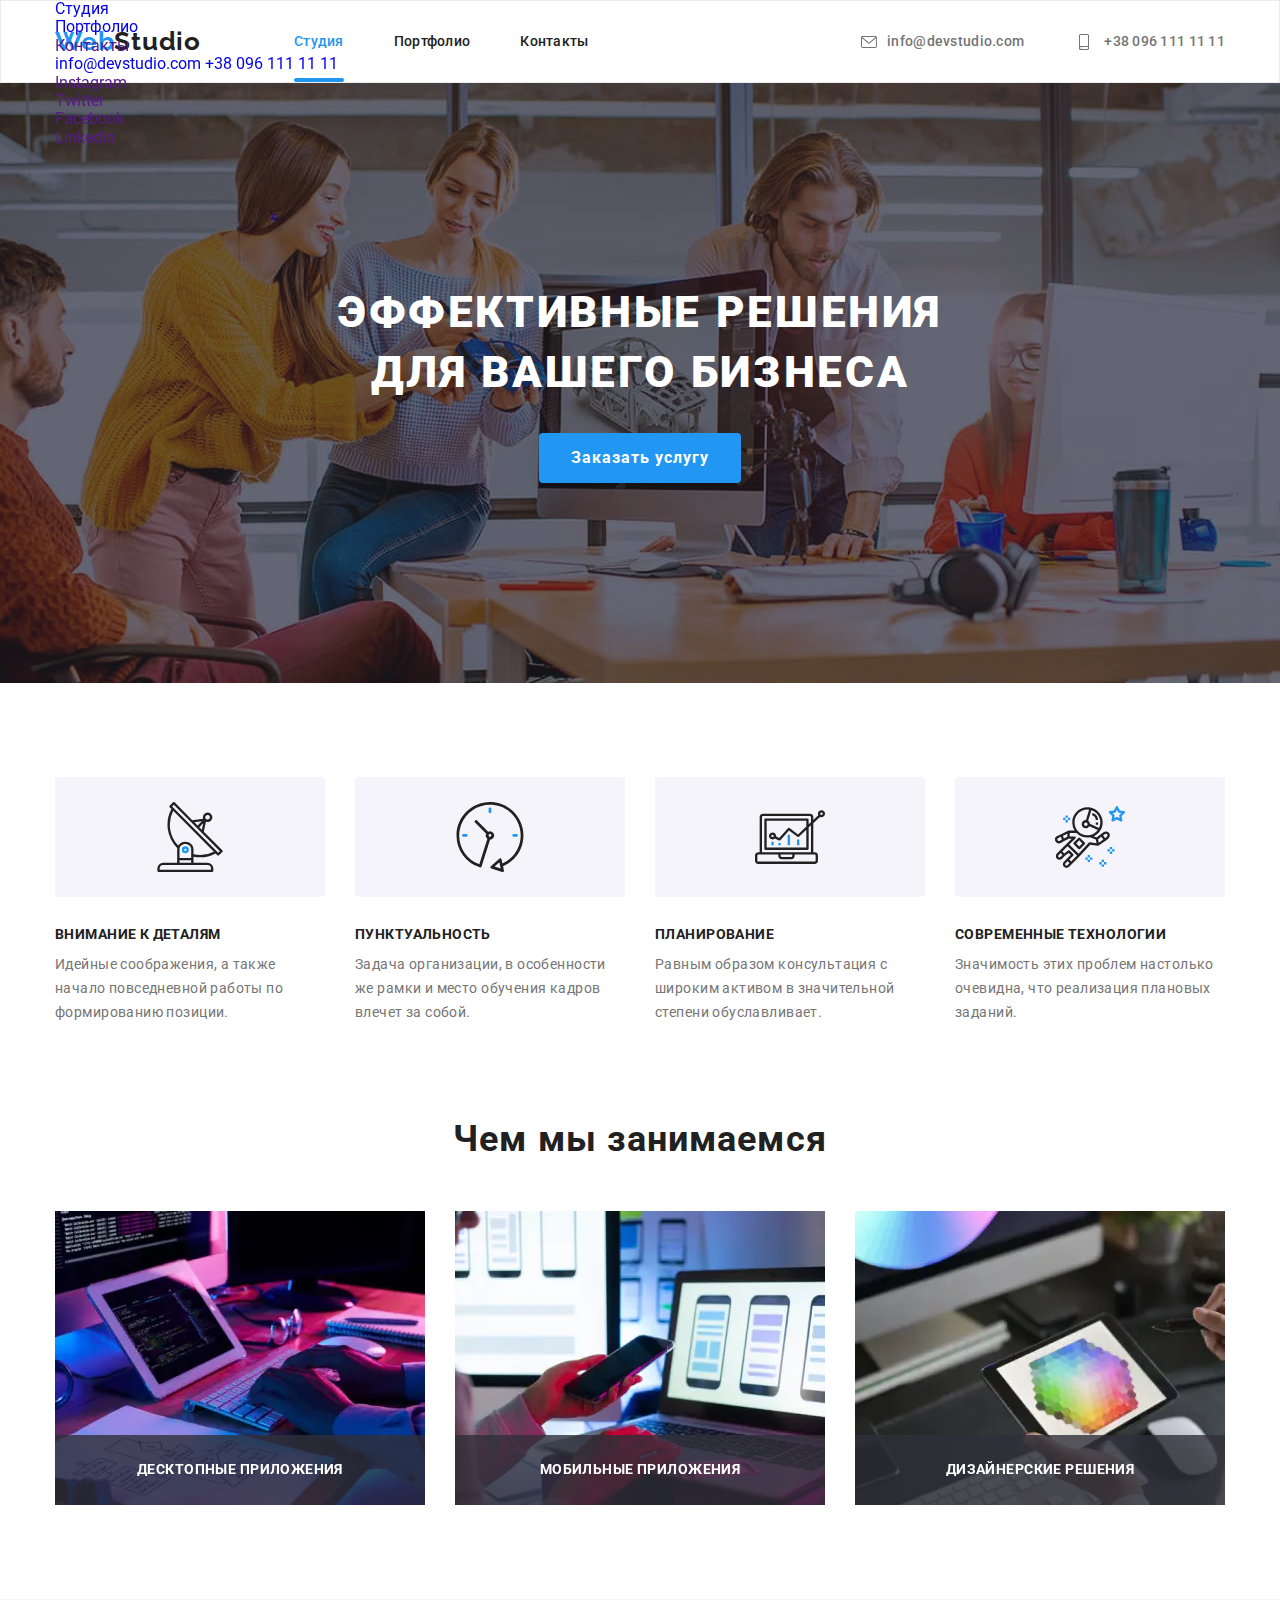
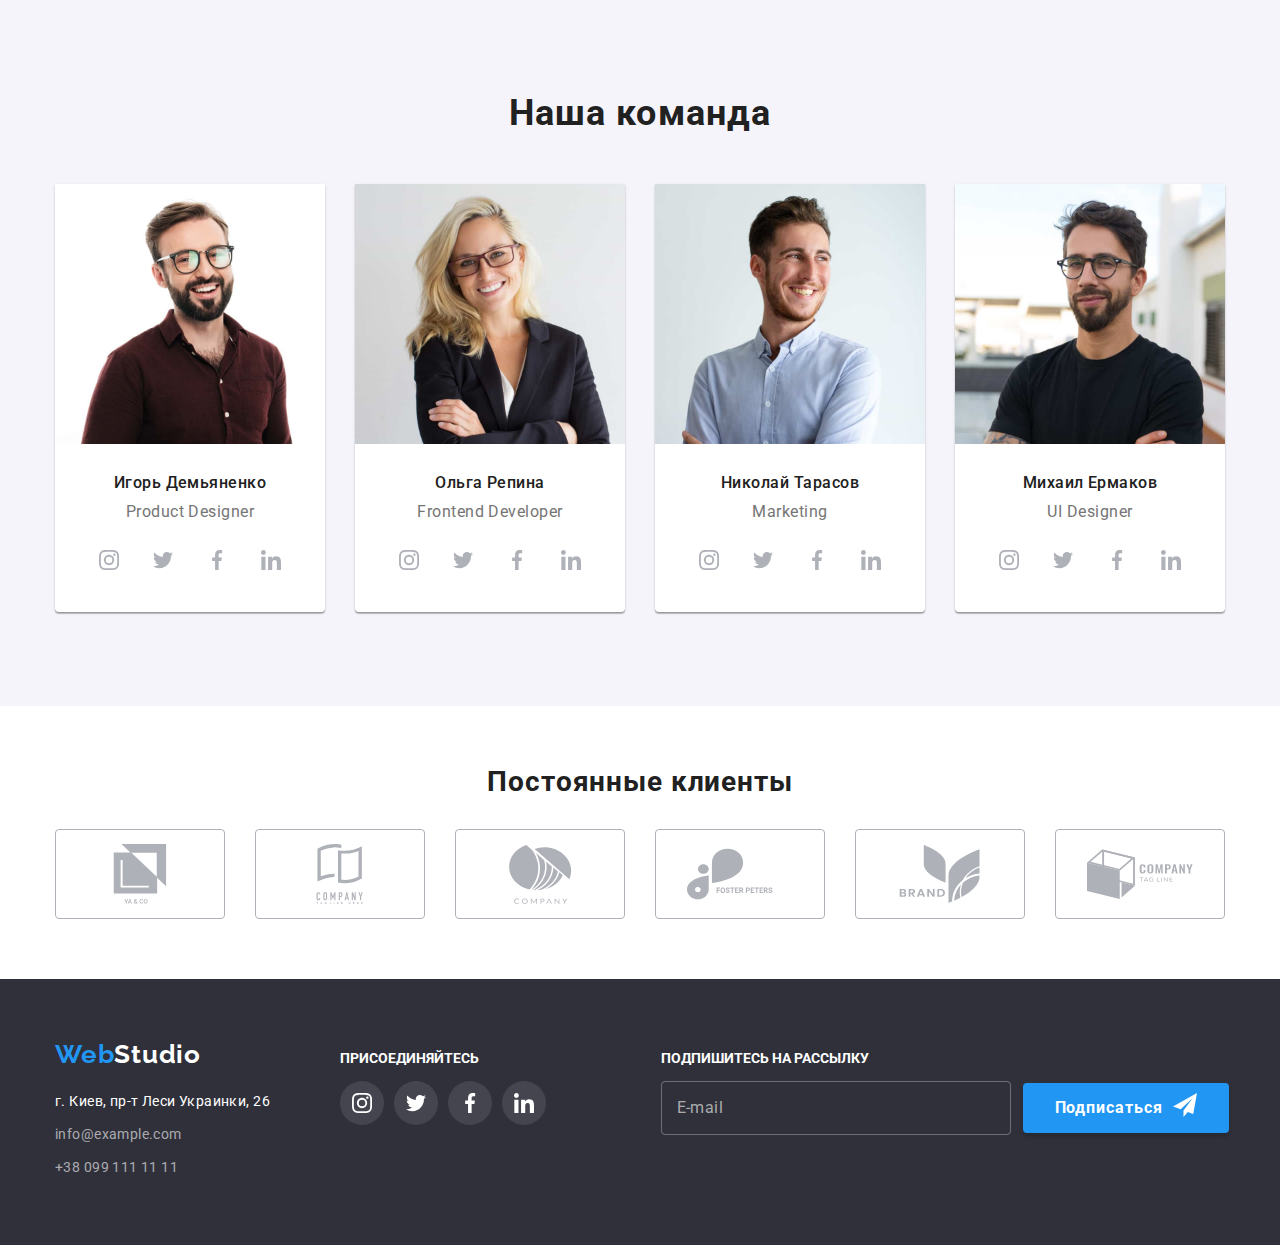
==== index.html @ 1bb11bcc "finished 7 sections of 9" ====
<!DOCTYPE html>
<html lang="ru">

<head>
    <meta charset="UTF-8">
    <meta http-equiv="X-UA-Compatible" content="IE=edge">
    <meta name="viewport" content="width=device-width, initial-scale=1.0">
    <title>Студия</title>
    <link rel="preconnect" href="https://fonts.gstatic.com">
    <link href="https://fonts.googleapis.com/css2?family=Raleway:wght@700&family=Roboto:wght@400;500;700;900&display=swap"
        rel="stylesheet">
    <link rel="stylesheet" href="https://cdnjs.cloudflare.com/ajax/libs/modern-normalize/1.0.0/modern-normalize.min.css">
    <link rel="stylesheet" href="./css/main.min.css">
</head>

<body>
    <!-- header -->
    <header>
        <div class="container navigation">
        <nav  class="navigation">
            <a href="./index.html" lang=en class="logo--dark"><span class="logo--accent">Web</span>Studio</a>
            <ul class="navigation__links list">
                <li class="navigation__item"><a class="link current" href="./index.html">Студия</a></li>
                <li class="navigation__item"><a class="link" href="./portfolio.html">Портфолио</a></li>
                <li class="navigation__item"><a class="link" href="">Контакты</a></li>
            </ul>
        </nav>
        <ul class="address list">
            <li class="address__item">
                <a class="link" href="mailto:info@devstudio.com"> 
                
                    <svg class="address__icon" width="16px" height="12px">
                        <use href="./images/sprite.svg#icon-envelope"></use>
                    </svg>info@devstudio.com
        
                </a> 
                </li>
            <li class="address__item">
                <a class="link" href="tel:+380961111111">
                <svg class="address__icon" width="20px" height="16px" >
                    <use href="./images/sprite.svg#icon-smartphone"></use>
                </svg>+38 096 111 11 11
            </a> 
            </li>
        </ul>
        <button class="mobile-menu__button">
            <svg class="menu__button-icon" width="40px" height="40px">
                <use class="menu__button-close" href="./images/sprite.svg#icon-close_40px"></use>
                <use class="menu__button-menu" href="./images/sprite.svg#icon-menu_40px"></use>
            </svg>
        </button>
        </div>
        <div class="mobile-menu">
            <div class="container">
                <ul class="mobile-navigation__list list">
                    <li class="mobile-navigation__item"><a class="link" href="./index.html">Студия</a></li>
                    <li class="mobile-navigation__item"><a class="link" href="./portfolio.html">Портфолио</a></li>
                    <li class="mobile-navigation__item"><a class="link" href="">Контакты</a></li>
                </ul>
                <a class="link" href="mailto:info@devstudio.com">info@devstudio.com</a>
                <a class="link" href="tel:+380961111111">+38 096 111 11 11</a>
                <ul class="mobile-menu__socials list">
                    <li class="mobile-socials__item"><a class="link" href="" target="_blank" rel="noopener noreferrer" lang="en">Instagram</a></li>
                    <li class="mobile-socials__item"><a class="link" href="" target="_blank" rel="noopener noreferrer" lang="en">Twitter</a></li>
                    <li class="mobile-socials__item"><a class="link" href="" target="_blank" rel="noopener noreferrer" lang="en">Facebook</a></li>
                    <li class="mobile-socials__item"><a class="link" href="" target="_blank" rel="noopener noreferrer" lang="en">Linkedin</a></li>
                </ul>

            </div>
        </div>
    </header>
    <!-- main -->
    <main>
        <!-- promo -->
        <section class="promo">
          <h1 class="promo__heading">Эффективные решения для вашего бизнеса</h1>
          <button type="button" class="promo__button" data-modal-open>Заказать услугу</button>
        </section>
        <!-- highlights -->
        <section class="highlights">
            <div class="container">
        <h2 class="visually-hidden">Особенности</h2>
        <ul class="list">
            <li class="highlights__list">
                <div class="highlights__thumb">

                        <svg class="highlights__icon">
                            <use href="./images/sprite.svg#icon-antenna" width="70" height="70"></use>
                        </svg>
                </div>
                
                <h3 class="highlights__heading">Внимание к деталям</h3>
                <p class="highlights__paragraph">Идейные соображения, а также начало повседневной работы по формированию позиции.</p>
            </li>
            <li class="highlights__list">
                 <div class="highlights__thumb"> 
                        <svg class="highlights__icon">
                            <use href="./images/sprite.svg#icon-clock" width="70" height="70"></use>
                        </svg>
                 </div>
            
                <h3 class="highlights__heading">Пунктуальность</h3>
                <p class="highlights__paragraph">Задача организации, в особенности же рамки и место обучения кадров влечет за собой.</p>
            </li>
            <li class="highlights__list">
                    <div class="highlights__thumb">
                        <svg class="highlights__icon">
                            <use href="./images/sprite.svg#icon-diagram" width="70" height="70"></use>
                        </svg>
                    </div>
            
                <h3 class="highlights__heading">Планирование</h3>
                <p class="highlights__paragraph">Равным образом консультация с широким активом в значительной степени обуславливает.</p>
            </li>
            <li class="highlights__list">
                    <div class="highlights__thumb">
                        <svg class="highlights__icon">
                            <use href="./images/sprite.svg#icon-astronaut" width="70" height="70"></use>
                        </svg>
                    </div>
            
                <h3 class="highlights__heading">Современные технологии</h3>
                <p class="highlights__paragraph">Значимость этих проблем настолько очевидна, что реализация плановых заданий.</p>
            </li>
        </ul></div>
        </section>
        <!-- projects -->
        <section class="projects">
            <div class="container">
            <h2 class="projects__heading">Чем мы занимаемся</h2>
            <ul class="projects__list list">
                <li class="projects__cards">
                 <div class="projects__thumb">
                     <picture> 
                        <source srcset="./images/projects/work@1x.webp 1x,
                                        ./images/projects/work@2x.webp 2x" media="(min-width: 1200px)" type="image/webp">
                        <source srcset="./images/projects/work@1x.jpg 1x, 
                                        ./images/projects/work@2x.jpg 2x" media="(min-width: 1200px)"
                            type="image/jpeg">
                        <img src="./images/projects/img1.jpg" alt="написание кода с использованием планшета" width="370">
                     </picture>
                    
                    <div class="projects__container">
                        <p class="projects__text">Десктопные приложения</p>
                    </div>
                 </div>
                </li>
                <li class="projects__cards">
                  <div class="projects__thumb">
                      <picture> 
                        <source srcset="./images/projects/work2@1x.webp 1x,
                                        ./images/projects/work2@2x.webp 2x" media="(min-width: 1200px)" type="image/webp">
                        <source srcset="./images/projects/work2@1x.jpg 1x, 
                                        ./images/projects/work2@2x.jpg 2x" media="(min-width: 1200px)"
                            type="image/jpeg">

                        <img src="./images/projects/img2.jpg" alt="верстка для мобильных устройств" width="370">
                      </picture>
                    
                    <div class="projects__container">
                        <p class="projects__text">Мобильные приложения</p>
                    </div>
                  </div>
                </li>
                <li class="projects__cards">
                  <div class="projects__thumb">
                      <picture> 
                        <source srcset="./images/projects/work3@1x.webp 1x,
                                        ./images/projects/work3@2x.webp 2x" media="(min-width: 1200px)" type="image/webp">
                        <source srcset="./images/projects/work3@1x.jpg 1x, 
                                        ./images/projects/work3@2x.jpg 2x" media="(min-width: 1200px)" type="image/jpeg">
                        <img src="./images/projects/img3.jpg" alt="выбор цвета из палитры на планшете" width="370">
                      </picture>
                    
                    <div class="projects__container">
                        <p class="projects__text">Дизайнерские решения</p>
                    </div>
                  </div>
                </li>
            </ul>
            </div>
        </section>
        <!-- team -->
        <section class="team">
            <div class="container">
            
            <h2 class="team__heading">Наша команда</h2>
            
            <ul class="team__list list">
                <li class="team__card">
                    <div class="team__img">
                        <picture>
                            <source srcset="./images/team/mobile1@1x.webp 1x, ./images/team/mobile1@2x.webp 2x" media="(max-width: 767px)" type="image/webp">
                            <source srcset="./images/team/tablet1@1x.webp 1x, ./images/team/tablet1@2x.webp 2x" media="(min-width: 768px)" type="image/webp">
                            <source srcset="./images/team/desktop1@1x.webp 1x, ./images/team/desktop1@2x.webp 2x" media="(min-width: 1200px)" type="image/webp">
                            <source srcset="./images/team/mobile1@1x.jpg 1x, ./images/team/mobile1@2x.jpg 2x" media="(max-width: 767px)" type="image/jpg">
                            <source srcset="./images/team/tablet1@1x.jpg 1x, ./images/team/tablet1@2x.jpg 2x" media="(min-width: 768px)" type="image/jpg">
                            <source srcset="./images/team/desktop1@1x.jpg 1x, ./images/team/desktop1@2x.jpg 2x" media="(min-width: 1200px)" type="image/jpg">
                        </picture>
                        <img src="./images/team/ihor.jpg" alt="Портрет Игоря Демьяненко" width=270>
                    </div>
                    
                        <h3 class="team__name">Игорь Демьяненко</h3>
                        <p lang=en class="team__description">Product Designer</p>
                        <ul class="list social">
                            <li class="social__item">
                               <a class="link social__link" href="" target="_blank" rel="noopener noreferrer" aria-label="Ссылка на Инстаграм">
                                 <svg class="social__icon">
                                 <use href="./images/sprite.svg#icon-instagram"></use>
                                 </svg>
                                </a>
                            </li>
                            <li class="social__item">
                                <a class="link social__link" href="" target="_blank" rel="noopener noreferrer" aria-label="Ссылка на Инстаграм">
                                  <svg class="social__icon">
                                    <use href="./images/sprite.svg#icon-twitter"></use>
                                    </svg>
                                 </a>
                            </li>
                            <li class="social__item">
                                <a class="link social__link" href="" target="_blank" rel="noopener noreferrer" aria-label="Ссылка на Инстаграм">
                                  <svg class="social__icon">
                                    <use href="./images/sprite.svg#icon-facebook"></use>
                                    </svg>
                                 </a>
                            </li>
                            <li class="social__item">
                                <a class="link social__link" href="" target="_blank" rel="noopener noreferrer" aria-label="Ссылка на Инстаграм">
                                  <svg class="social__icon">
                                    <use href="./images/sprite.svg#icon-linkedin"></use>
                                    </svg>
                                 </a>
                            </li>
                        </ul>
                   
                </li>
                <li class="team__card">
                    <div class="team__img">
                        <picture>
                        <source srcset="./images/team/mobile2@1x.webp 1x, ./images/team/mobile2@2x.webp 2x" media="(max-width: 767px)"
                            type="image/webp">
                        <source srcset="./images/team/tablet2@1x.webp 1x, ./images/team/tablet2@2x.webp 2x" media="(min-width: 768px)"
                            type="image/webp">
                        <source srcset="./images/team/desktop2@1x.webp 1x, ./images/team/desktop2@2x.webp 2x" media="(min-width: 1200px)"
                            type="image/webp">
                        <source srcset="./images/team/mobile2@1x.jpg 1x, ./images/team/mobile2@2x.jpg 2x" media="(max-width: 767px)"
                            type="image/jpg">
                        <source srcset="./images/team/tablet2@1x.jpg 1x, ./images/team/tablet2@2x.jpg 2x" media="(min-width: 768px)"
                            type="image/jpg">
                        <source srcset="./images/team/desktop2@1x.jpg 1x, ./images/team/desktop2@2x.jpg 2x" media="(min-width: 1200px)"
                            type="image/jpg">
                    </picture>

                        <img src="./images/team/olha.jpg" alt="Портрет Ольги Репиной" width=270>
                    </div>
                    
                        <h3 class="team__name">Ольга Репина</h3>
                        <p lang=en class="team__description">Frontend Developer</p>
                             <ul class="list social">
                                 <li class="social__item">
                                     <a class="link social__link" href="" target="_blank" rel="noopener noreferrer" aria-label="Ссылка на Инстаграм">
                                         <svg class="social__icon">
                                             <use href="./images/sprite.svg#icon-instagram"></use>
                                         </svg>
                                     </a>
                                 </li>
                                 <li class="social__item">
                                     <a class="link social__link" href="" target="_blank" rel="noopener noreferrer" aria-label="Ссылка на Инстаграм">
                                         <svg class="social__icon">
                                             <use href="./images/sprite.svg#icon-twitter"></use>
                                         </svg>
                                     </a>
                                 </li>
                                 <li class="social__item">
                                     <a class="link social__link" href="" target="_blank" rel="noopener noreferrer" aria-label="Ссылка на Инстаграм">
                                         <svg class="social__icon">
                                             <use href="./images/sprite.svg#icon-facebook"></use>
                                         </svg>
                                     </a>
                                 </li>
                                 <li class="social__item">
                                     <a class="link social__link" href="" target="_blank" rel="noopener noreferrer" aria-label="Ссылка на Инстаграм">
                                         <svg class="social__icon">
                                             <use href="./images/sprite.svg#icon-linkedin"></use>
                                         </svg>
                                     </a>
                                 </li>
                             </ul>
                                         
                </li>
                <li class="team__card">
                    <div class="team__img">
                        <picture>
                            <source srcset="./images/team/mobile3@1x.webp 1x, ./images/team/mobile3@2x.webp 2x" media="(max-width: 767px)"
                                type="image/webp">
                            <source srcset="./images/team/tablet3@1x.webp 1x, ./images/team/tablet3@2x.webp 2x" media="(min-width: 768px)"
                                type="image/webp">
                            <source srcset="./images/team/desktop3@1x.webp 1x, ./images/team/desktop3@2x.webp 2x" media="(min-width: 1200px)"
                                type="image/webp">
                            <source srcset="./images/team/mobile3@1x.jpg 1x, ./images/team/mobile3@2x.jpg 2x" media="(max-width: 767px)"
                                type="image/jpg">
                            <source srcset="./images/team/tablet3@1x.jpg 1x, ./images/team/tablet3@2x.jpg 2x" media="(min-width: 768px)"
                                type="image/jpg">
                            <source srcset="./images/team/desktop3@1x.jpg 1x, ./images/team/desktop3@2x.jpg 2x" media="(min-width: 1200px)"
                                type="image/jpg">
                        </picture>
                        <img src="./images/team/nikolaj.jpg" alt="Портрет Николая Тарасова" width=270>
                    </div>
                    
                        <h3 class="team__name">Николай Тарасов</h3>
                        <p lang=en class="team__description">Marketing</p>
                            <ul class="list social">
                                <li class="social__item">
                                    <a class="link social__link" href="" target="_blank" rel="noopener noreferrer" aria-label="Ссылка на Инстаграм">
                                        <svg class="social__icon">
                                            <use href="./images/sprite.svg#icon-instagram"></use>
                                        </svg>
                                    </a>
                                </li>
                                <li class="social__item">
                                    <a class="link social__link" href="" target="_blank" rel="noopener noreferrer" aria-label="Ссылка на Инстаграм">
                                        <svg class="social__icon">
                                            <use href="./images/sprite.svg#icon-twitter"></use>
                                        </svg>
                                    </a>
                                </li>
                                <li class="social__item">
                                    <a class="link social__link" href="" target="_blank" rel="noopener noreferrer" aria-label="Ссылка на Инстаграм">
                                        <svg class="social__icon">
                                            <use href="./images/sprite.svg#icon-facebook"></use>
                                        </svg>
                                    </a>
                                </li>
                                <li class="social__item">
                                    <a class="link social__link" href="" target="_blank" rel="noopener noreferrer" aria-label="Ссылка на Инстаграм">
                                        <svg class="social__icon">
                                            <use href="./images/sprite.svg#icon-linkedin"></use>
                                        </svg>
                                    </a>
                                </li>
                            </ul>
                                 
                </li>
                <li class="team__card">
                    <div class="team__img">
                        <picture>
                            <source srcset="./images/team/mobile4@1x.webp 1x, ./images/team/mobile4@2x.webp 2x" media="(max-width: 767px)"
                                type="image/webp">
                            <source srcset="./images/team/tablet4@1x.webp 1x, ./images/team/tablet4@2x.webp 2x" media="(min-width: 768px)"
                                type="image/webp">
                            <source srcset="./images/team/desktop4@1x.webp 1x, ./images/team/desktop4@2x.webp 2x" media="(min-width: 1200px)"
                                type="image/webp">
                            <source srcset="./images/team/mobile4@1x.jpg 1x, ./images/team/mobile4@2x.jpg 2x" media="(max-width: 767px)"
                                type="image/jpg">
                            <source srcset="./images/team/tablet4@1x.jpg 1x, ./images/team/tablet4@2x.jpg 2x" media="(min-width: 768px)"
                                type="image/jpg">
                            <source srcset="./images/team/desktop4@1x.jpg 1x, ./images/team/desktop4@2x.jpg 2x" media="(min-width: 1200px)"
                                type="image/jpg">
                        </picture>
                        <img src="./images/team/mihail.jpg" alt="Портрет Михаила Ермакова" width=270>
                    </div>
                   
                       <h3 class="team__name">Михаил Ермаков</h3>
                       <p lang=en class="team__description">UI Designer</p>
                            <ul class="list social">
                                <li class="social__item">
                                    <a class="link social__link" href="" target="_blank" rel="noopener noreferrer" aria-label="Ссылка на Инстаграм">
                                        <svg class="social__icon">
                                            <use href="./images/sprite.svg#icon-instagram"></use>
                                        </svg>
                                    </a>
                                </li>
                                <li class="social__item">
                                    <a class="link social__link" href="" target="_blank" rel="noopener noreferrer" aria-label="Ссылка на Инстаграм">
                                        <svg class="social__icon">
                                            <use href="./images/sprite.svg#icon-twitter"></use>
                                        </svg>
                                    </a>
                                </li>
                                <li class="social__item">
                                    <a class="link social__link" href="" target="_blank" rel="noopener noreferrer" aria-label="Ссылка на Инстаграм">
                                        <svg class="social__icon">
                                            <use href="./images/sprite.svg#icon-facebook"></use>
                                        </svg>
                                    </a>
                                </li>
                               <li class="social__item">
                                    <a class="link social__link" href="" target="_blank" rel="noopener noreferrer" aria-label="Ссылка на Инстаграм">
                                        <svg class="social__icon">
                                            <use href="./images/sprite.svg#icon-linkedin"></use>
                                        </svg>
                                    </a>
                                </li>
                            </ul>
                    
                </li>
            </ul>
            </div>
        </section>
        <!-- clients -->
        <section class="clients">
            <div class="container">
            <h2 class="clients__heading">Постоянные клиенты</h2>
            <ul class="list clients__list">

                <li class="clients__card">
                    <a class="clients__link" href="">
                    <svg class="clients__icon" width="45px" height="50px">
                        <use href="./images/sprite.svg#icon-client1"></use>
                    </svg></a>

                </li>
                <li class="clients__card">
                    <a class="clients__link" href="">
                    <svg class="clients__icon" width="40px" height="52px">
                        <use href="./images/sprite.svg#icon-client2"></use>
                    </svg></a>

                </li>
                <li class="clients__card">
                    <a class="clients__link" href="">
                    <svg class="clients__icon" width="41px" height="42.5px">
                        <use href="./images/sprite.svg#icon-client3"></use>
                    </svg></a>
                
                </li>
                <li class="clients__card">
                    <a class="clients__link" href="">
                    <svg class="clients__icon" width="80px" height="42px">
                        <use href="./images/sprite.svg#icon-client4"></use>
                    </svg></a>

                </li>
                <li class="clients__card">
                    <a class="clients__link" href="">
                    <svg class="clients__icon" width="59px" height="47px">
                        <use href="./images/sprite.svg#icon-client5"></use>
                    </svg></a>

                </li>
                <li class="clients__card">
                    <a class="clients__link" href="">
                    <svg class="clients__icon" width="88px" height="45px">
                        <use href="./images/sprite.svg#icon-client6"></use>
                    </svg></a>

                </li>
            </ul>


        </div>
        </section>
    </main> 
    <!-- footer -->
    <footer>
        <div class="container footer">
        <div class="footer__thumb">
            <div class="footer__wrap">
            
                <a href="./index.html" lang=en class="logo--light"><span class="logo--accent">Web</span>Studio</a>
                <address>
                    <ul class="list">
                        <li class="footer__list"><a class="footer__address" href="https://goo.gl/maps/DHRGLdLPz4CvpjzV8"
                                target="_blank" rel="noopener noreferrer">г. Киев, пр-т Леси Украинки, 26</a></li>
                        <li class="footer__list"><a class="footer__mail" href="mailto:info@example.com">info@example.com</a></li>
                        <li class="footer__list"><a class="footer__number" href="tel:+380991111111">+38 099 111 11 11</a> </li>
                    </ul>
                </address>
            </div>
            
            <div class="join">
                <h3 class="join__heading">присоединяйтесь</h3>
                <ul class="list footer__social">
                    <li class="social__item">
                        <a class="link social__link" href="" target="_blank" rel="noopener noreferrer"
                            aria-label="Ссылка на Инстаграм">
                            <svg class="join__icon">
                                <use href="./images/sprite.svg#icon-instagram"></use>
                            </svg>
                        </a>
                    </li>
                    <li class="social__item">
                        <a class="link social__link" href="" target="_blank" rel="noopener noreferrer"
                            aria-label="Ссылка на Твиттер">
                            <svg class="join__icon">
                                <use href="./images/sprite.svg#icon-twitter"></use>
                            </svg>
                        </a>
                    </li>
                    <li class="social__item">
                        <a class="link social__link" href="" target="_blank" rel="noopener noreferrer"
                            aria-label="Ссылка на Фейсбук">
                            <svg class="join__icon">
                                <use href="./images/sprite.svg#icon-facebook"></use>
                            </svg>
                        </a>
                    </li>
                    <li class="social__item">
                        <a class="link social__link" href="" target="_blank" rel="noopener noreferrer"
                            aria-label="Ссылка на Линкедин">
                            <svg class="join__icon">
                                <use href="./images/sprite.svg#icon-linkedin"></use>
                            </svg>
                        </a>
                    </li>
                </ul>
            
            </div>
        </div>
        <div class="follow">
            <h3 class="join__heading">Подпишитесь на рассылку</h3>
            <form class="follow__thumb">
                
                    <label>
                    <input type="email" name="follow__email" placeholder="E-mail" autocomplete="off" class="follow__email"/>
                </label>
                <button type="submit" class="follow__button">Подписаться   
                    <svg class="follow__icon" width="24px" height="24px">
                        <use href="./images/sprite.svg#icon-send"></use>
                    </svg></button>

            </form>
        </div>
    
    </div> 
    </footer>

    <!-- modal window -->
     <div class="backdrop is-hidden" data-modal>
         <div class="modal">
             <button class="modal__button" data-modal-close>
                 <svg class="modal__svg" width="30px" height="30px" >
                     <use href="./images/sprite.svg#icon-close"></use></svg></button>
             
                <h2 class="form__heading">Оставьте свои данные, мы вам перезвоним</h2>
                 
                
                <form class="form" autocomplete="on" novalidate>
                    <label for="user-name" class="form__mark">Имя</label>
                     <div class="form__card">
                        <input type="text" name="user-name" class="form__field" id="user-name"/>
                        <svg class="form__icon">
                            <use href="./images/sprite.svg#icon-user-name"></use>
                        </svg>
                     </div>

                    <label for="user-phone" class="form__mark">Телефон</label>
                     <div class="form__card">
                        <input type="tel" name="user-phone" class="form__field" id="user-phone"/>
                        <svg class="form__icon">
                            <use href="./images/sprite.svg#icon-user-phone"></use>
                        </svg>
                    </div>
                    <label for="user-email" class="form__mark">Почта</label>
                    <div class="form__card">
                        <input type="email" name="user-email" class="form__field" id="user-email"/>
                        <svg class="form__icon">
                            <use href="./images/sprite.svg#icon-user-mail"></use>
                        </svg>
                     </div>
                     <label for="comment" class="form__mark">Комментарий</label>
                     <div class="comment">
                    <textarea name="comment" placeholder="Введите текст" class="comment__area" id="comment"></textarea>
                    </div>

                        <div class="checkbox">
                           <label for="checkbox" class="policy">
                               <input type="checkbox" name="checkbox" value="agree" class="checkbox__area" id="checkbox"/>
                               
                                <span class="checkbox__wrap"></span>
                                
                                        Соглашаюсь с рассылкой и принимаю
                                <a href="" target="_blank" rel="noopener noreferrer" class="policy__link">Условия договора</a>
                                </label>
                            
                        </div>

                    <button type="submit" class="policy__send">Отправить</button>
                 </form>
             
         </div>
     </div>
    <script src="./js/modal.js"></script>
</body>

</html>
---- css/main.min.css ----
:root{--primary-text-color: rgba(33, 33, 33, 1);--secondary-text-color: rgba(117, 117, 117, 1);--light-text-color: rgba(255, 255, 255, 1);--accent-color: rgba(33, 150, 243, 1);--background-primary: rgba(255, 255, 255, 1);--background-secondary: rgba(245, 244, 250, 1);--background-dark: rgba(47, 48, 58, 1);--primary-icon-color: rgba(175, 177, 184, 1);--dark-icon-background: rgba(255, 255, 255, 0.1);--cubic-bezier: cubic-bezier(0.4, 0, 0.2, 1)}body{background-color:var(--background-primary);color:var(--primary-text-color);font-family:"Roboto", "Raleway", sans-serif}html{box-sizing:border-box}*,*::before,*::after{box-sizing:inherit}img{display:block;width:100%;height:auto}button{border:none}.list{list-style:none;padding:0;margin:0}.link{text-decoration:none}textarea{resize:none}header{border:1px solid #ececec;align-items:center}footer{padding-top:60px;padding-bottom:60px;background-color:var(--background-dark)}.visually-hidden{position:absolute !important;clip:rect(1px 1px 1px 1px);clip:rect(1px, 1px, 1px, 1px);padding:0 !important;border:0 !important;height:1px !important;width:1px !important;overflow:hidden}.container{padding-left:15px;padding-right:15px;width:100%;margin-left:auto;margin-right:auto}@media screen and (min-width: 480px){.container{max-width:480px;margin-left:auto;margin-right:auto}}@media screen and (min-width: 768px){.container{max-width:768px}}@media screen and (min-width: 1200px){.container{max-width:1200px}}.logo--dark{font-family:"Raleway";font-weight:700;font-size:26px;line-height:1.2;letter-spacing:0.03em;color:var(--primary-text-color);text-decoration:none;padding-bottom:25px;padding-top:25px}.logo--light{display:block;margin-bottom:20px;font-family:"Raleway";font-weight:700;font-size:26px;line-height:1.2;letter-spacing:0.03em;color:var(--light-text-color);text-decoration:none}.logo--accent{font-family:"Raleway";font-weight:700;font-size:26px;line-height:1.2;letter-spacing:0.03em;color:var(--accent-color);text-decoration:none}.address__icon{display:inline-flex;margin-right:10px;align-items:center;fill:var(--secondary-text-color);transition-property:fill;transition-duration:250ms;transition-timing-function:var(--cubic-bezier)}.address__icon:hover{fill:currentColor}.link:hover .address__icon,.link:focus .address__icon{fill:currentColor}.address .link{display:flex;align-items:center;font-weight:500;font-size:12px;line-height:1.14;letter-spacing:0.02em;color:var(--secondary-text-color);cursor:pointer;transition-property:color;transition-duration:250ms;transition-timing-function:var(--cubic-bezier)}@media screen and (min-width: 1200px){.address .link{font-size:14px;line-height:1.17}}.address .link:hover,.address .link:focus{color:var(--accent-color)}.address{display:none;margin-left:auto}@media screen and (min-width: 768px){.address{display:flex;flex-direction:column}}@media screen and (min-width: 1200px){.address{flex-direction:inherit}}@media screen and (min-width: 768px){.address__item:not(:last-child){margin-bottom:10px}}@media screen and (min-width: 1200px){.address__item:not(:last-child){margin-right:50px;margin-bottom:0}}.mobile-menu{position:fixed;top:0;left:0;width:100%;height:100vp}.mobile-menu__button{width:40px;height:40px;background-color:transparent;border:none;cursor:pointer}@media screen and (min-width: 768px){.mobile-menu__button{display:none}}.navigation{display:flex;align-items:center}.navigation__links{display:none;margin-left:88px}@media screen and (min-width: 768px){.navigation__links{display:flex}}@media screen and (min-width: 1200px){.navigation__links{margin-left:93px}}.navigation__links .navigation__item{margin-right:50px}.navigation__links .navigation__item:last-child{margin:0}.navigation__links .link{font-weight:500;font-size:14px;line-height:1.14;letter-spacing:0.02em;color:var(--primary-text-color);cursor:pointer;transition-property:color;transition-duration:250ms;transition-timing-function:var(--cubic-bezier)}.navigation__links .link:hover,.navigation__links .link:focus{color:var(--accent-color)}.navigation__links .link.current{color:var(--accent-color)}.link.current{position:relative;padding-bottom:32px}.link.current::after{position:absolute;content:"";display:block;bottom:-1px;width:100%;height:4px;border-radius:2px;background-color:var(--accent-color)}.promo{padding-top:118px;padding-bottom:118px;margin-right:auto;margin-left:auto;max-width:1600px;background-repeat:no-repeat;background-size:cover;background-color:var(--background-dark);background-image:linear-gradient(rgba(47,48,58,0.4), rgba(47,48,58,0.4)),url(../../images/bg-image/mobile-bg@1x.jpg)}@media screen and (min-width: 1200px){.promo{padding-top:200px;padding-bottom:200px;background-position:center;max-width:1600px;height:600px}}@media (min-device-pixel-ratio: 2), (-webkit-min-device-pixel-ratio: 2), (min-resolution: 192dpi), (min-resolution: 2dppx){.promo{background-image:linear-gradient(rgba(47,48,58,0.4), rgba(47,48,58,0.4)),url("../images/bg-image/mobile-bg@2x.jpg")}}@media (min-width: 768px){.promo{background-image:linear-gradient(rgba(47,48,58,0.4), rgba(47,48,58,0.4)),url("../images/bg-image/tablet-bg@1x.jpg")}}@media (min-width: 768px) and (min-device-pixel-ratio: 2), (min-width: 768px) and (-webkit-min-device-pixel-ratio: 2), (min-width: 768px) and (min-resolution: 192dpi), (min-width: 768px) and (min-resolution: 2dppx){.promo{background-image:linear-gradient(rgba(47,48,58,0.4), rgba(47,48,58,0.4)),url("../images/bg-image/tablet-bg@2x.jpg")}}@media (min-width: 1200px){.promo{background-image:linear-gradient(rgba(47,48,58,0.4), rgba(47,48,58,0.4)),url("../images/bg-image/desktop-bg@1x.jpg");background-position:center;max-width:1600px;height:600px}}@media (min-width: 1200px) and (min-device-pixel-ratio: 2), (min-width: 1200px) and (-webkit-min-device-pixel-ratio: 2), (min-width: 1200px) and (min-resolution: 192dpi), (min-width: 1200px) and (min-resolution: 2dppx){.promo{background-image:linear-gradient(rgba(47,48,58,0.4), rgba(47,48,58,0.4)),url("../images/bg-image/desktop-bg@2x.jpg")}}.promo__heading{max-width:360px;margin:0 auto;margin-bottom:30px;font-weight:900;font-size:26px;line-height:1.62;text-align:center;letter-spacing:0.06em;text-transform:uppercase;color:var(--light-text-color)}@media screen and (min-width: 1200px){.promo__heading{max-width:696px;font-size:44px;line-height:1.36}}.promo__button{display:block;padding:10px 32px;min-width:200;margin-left:auto;margin-right:auto;font-family:inherit;font-weight:700;font-size:16px;line-height:1.87;letter-spacing:0.06em;background-color:var(--accent-color);color:var(--light-text-color);box-shadow:0px 4px 4px rgba(0,0,0,0.15);border-radius:4px;cursor:pointer}.highlights{padding-top:60px;padding-bottom:60px;background-color:var(--background-primary)}@media screen and (min-width: 1200px){.highlights{padding-top:94px;padding-bottom:94px}}.highlights .list{margin-left:-30px;margin-top:-30px}@media screen and (min-width: 768px){.highlights .list{display:flex;flex-wrap:wrap}}.highlights__list{margin-top:30px;margin-left:30px}@media screen and (min-width: 480px){.highlights__list{flex-basis:calc((100% - 1 * 30px) / 1)}}@media screen and (min-width: 768px){.highlights__list{flex-basis:calc((100% - 2 * 30px) / 2)}}@media screen and (min-width: 1200px){.highlights__list{flex-basis:calc((100% - 4 * 30px) / 4)}}.highlights__thumb{display:flex;justify-content:center;align-items:center;padding-top:25px;padding-bottom:25px;margin-bottom:30px;width:100%;height:auto;background-color:var(--background-secondary);border-radius:4px}@media screen and (min-width: 1200px){.highlights__thumb{width:270px;height:120px}}.highlights__icon{width:70px;height:70px}.highlights__heading{margin-bottom:0;margin-top:0;text-align:center;font-size:14px;font-weight:700;line-height:1.14;letter-spacing:0.03em;text-transform:uppercase}@media screen and (min-width: 760px){.highlights__heading{text-align:left}}.highlights__paragraph{margin-top:10px;margin-bottom:0;font-size:14px;line-height:1.71;letter-spacing:0.03em;color:var(--secondary-text-color)}.projects{padding-bottom:94px}@media screen and (max-width: 1199px){.projects{display:none}}.projects__heading{margin-top:0;margin-bottom:50px}.projects__list{display:flex}.projects__cards:not(:last-child){margin-right:30px}.projects__cards{position:relative;width:370px;height:294px}.projects__container{position:absolute;bottom:0;display:flex;align-items:center;justify-content:center;width:100%;height:70px;background-color:rgba(47,48,58,0.8)}.projects__text{margin:0;font-weight:700;font-size:14px;line-height:1.14;letter-spacing:0.03em;text-transform:uppercase;color:var(--light-text-color)}.projects__heading{font-weight:700;font-size:36px;line-height:1.16;text-align:center;letter-spacing:0.03em}.team{padding-top:94px;padding-bottom:94px;background-color:var(--background-secondary)}.team__heading{margin-top:0;font-weight:700;font-size:28px;line-height:1.16;text-align:center;letter-spacing:0.03em}@media screen and (min-width: 1200px){.team__heading{margin-bottom:50px;font-size:36px}}.team__list{margin-left:-30px;margin-top:-30px;display:flex;flex-wrap:wrap}.team__card{width:450px;padding-bottom:30px;margin-top:30px;margin-left:30px;text-align:center;background-color:var(--background-primary);box-shadow:0px 1px 3px rgba(0,0,0,0.12),0px 1px 1px rgba(0,0,0,0.14),0px 2px 1px rgba(0,0,0,0.2);border-radius:0px 0px 4px 4px}@media screen and (min-width: 768px){.team__card{flex-basis:calc((100% - 2 * 30px) / 2)}}@media screen and (min-width: 1200px){.team__card{flex-basis:calc((100% - 4 * 30px) / 4)}}.team__img{margin-bottom:30px}.team__name{margin-top:0;margin-bottom:10px;font-weight:500;font-size:16px;line-height:1.18;text-align:center;letter-spacing:0.03em}.team__description{margin:0;font-size:16px;line-height:1.18;text-align:center;letter-spacing:0.03em;color:var(--secondary-text-color)}.social{display:inline-flex;margin-top:16px}.social__item:not(:last-child){margin-right:10px}.social__link{display:flex;justify-content:center;align-items:center;width:44px;height:44px;border-radius:50%;transition-property:background-color;transition-duration:250ms;transition-timing-function:var(--cubic-bezier)}.social__icon{width:20px;height:20px;fill:var(--primary-icon-color);transition-property:fill;transition-duration:250ms;transition-timing-function:var(--cubic-bezier)}.social__link:hover,.social__link:focus{background-color:var(--accent-color)}.social__link:hover .social__icon,.social__link:focus .social__icon{fill:var(--light-text-color)}.clients{padding-top:60px;padding-bottom:60px}.clients__heading{margin-top:0;margin-bottom:30px;font-weight:700;font-size:28px;line-height:1.17;text-align:center;letter-spacing:0.03em}.clients__list{display:flex;flex-wrap:wrap;margin-top:-30px;margin-left:-30px}.clients__card{width:100%;margin-top:30px;margin-left:30px;flex-basis:calc((100% - 2 * 30px) / 2)}@media screen and (min-width: 768px){.clients__card{flex-basis:calc((100% - 3 * 30px) / 3)}}@media screen and (min-width: 1200px){.clients__card{flex-basis:calc((100% - 6 * 30px) / 6)}}.clients__icon{width:106px;height:60px;fill:var(--primary-icon-color);transition:fill 250ms cubic-bezier(0.4, 0, 0.2, 1)}.clients__link{display:flex;justify-content:center;align-items:center;width:100%;height:90px;border:1px solid #afb1b8;border-radius:4px;transition-property:border;transition-duration:250ms;transition-timing-function:cubic-bezier(0.4, 0, 0.2, 1)}.clients__link:hover,.clients__link:focus{border:1px solid var(--accent-color);border-radius:4px}.clients__link:hover .clients__icon,.clients__link:focus .clients__icon{fill:var(--accent-color)}.backdrop{position:fixed;top:0;left:0;width:100%;height:100%;background-color:rgba(0,0,0,0.1);opacity:1;transition:opacity 250ms var(--cubic-bezier),visibility 250ms var(--cubic-bezier)}.backdrop.is-hidden{opacity:0;pointer-events:none;visibility:hidden}.backdrop.is-hidden .modal{transform:translate(-50%, -50%) scale(0.9)}.modal{position:absolute;top:50%;left:50%;transform:translate(-50%, -50%) scale(1);width:528px;height:581px;padding:40px;background-color:var(--light-text-color);box-shadow:0px 1px 3px rgba(0,0,0,0.12),0px 1px 1px rgba(0,0,0,0.14),0px 2px 1px rgba(0,0,0,0.2);border-radius:4px;opacity:1;transition:transform 250ms var(--cubic-bezier),opacity 250ms var(--cubic-bezier)}.modal__button{position:absolute;right:8px;top:8px;width:30px;height:30px;cursor:pointer;background:var(--light-text-color);border:1px solid rgba(0,0,0,0.1);border-radius:50%}.modal__button:hover,.modal__button:focus{cursor:pointer}.modal__button:hover .modal__svg,.modal__button:focus .modal__svg{fill:var(--accent-color)}.modal__svg{position:absolute;bottom:-1px;right:-1px;fill:var(--primary-text-color);transition:fill 250ms var(--cubic-bezier)}.form{display:flex;flex-direction:column}.form__heading{margin-top:0;margin-bottom:12px;font-weight:bold;font-size:20px;line-height:1.15;text-align:center;letter-spacing:0.03em}.form__card{position:relative;margin-top:4px;margin-bottom:10px}.form__field{width:100%;height:40px;padding-left:42px;border:1px solid rgba(33,33,33,0.2);border-radius:4px;outline:none;transition:border-color 250ms var(--cubic-bezier)}.form__field:focus{border-color:var(--accent-color)}.form__mark{font-size:12px;line-height:1.16;letter-spacing:0.01em;color:var(--secondary-text-color)}.form__icon{position:absolute;top:11px;left:12px;display:inline-block;width:18px;height:18px;transition:fill 250ms var(--cubic-bezier)}.form__field:focus+.form__icon{fill:var(--accent-color)}.comment{margin-bottom:20px;margin-top:4px}.comment__area{width:100%;height:120px;padding:12px 16px;border:1px solid rgba(33,33,33,0.2);border-radius:4px;outline:none;transition:border-color 250ms var(--cubic-bezier)}.comment__area:focus{border-color:var(--accent-color)}.comment__area::placeholder{font-size:12px;line-height:1.17;letter-spacing:0.01em;color:var(--secondary-text-color)}.checkbox{display:block;justify-content:center;align-items:center;text-align:center;margin-bottom:30px}.checkbox__area{position:absolute;-webkit-appearance:none;-moz-appearance:none;-appearance:none}.checkbox__wrap{position:relative;display:inline-block;width:16px;height:16px;top:2px;margin-right:5px;border:2px solid var(--primary-text-color);border-radius:2px;transition:border 250ms var(--cubic-bezier),background-image 250ms var(--cubic-bezier)}.checkbox__area:checked+.checkbox__wrap{background-image:url(../images/check.svg);border:var(--accent-color)}.checkbox__area:hover+.checkbox__wrap,.checkbox__area:focus+.checkbox__wrap{border-color:var(--accent-color)}.policy{font-size:14px;line-height:1.71;letter-spacing:0.03em;color:var(--secondary-text-color)}.policy__link{color:var(--accent-color);cursor:pointer}.policy__send{display:block;padding:10px 55px;min-width:200;margin-left:auto;margin-right:auto;font-family:inherit;font-weight:700;font-size:16px;line-height:1.87;letter-spacing:0.06em;background-color:var(--accent-color);color:var(--light-text-color);box-shadow:0px 4px 4px rgba(0,0,0,0.15);border-radius:4px;cursor:pointer}.portfolio{padding-top:60px;padding-bottom:60px}@media screen and (min-width: 1200px){.portfolio{padding-top:94px;padding-bottom:94px}}.portfolio__list:not(:last-child){margin-right:8px}.portfolio__container{position:relative;overflow:hidden}.portfolio__buttons{display:flex;flex-wrap:wrap;justify-content:left;margin-bottom:40px}@media screen and (min-width: 768px){.portfolio__buttons{margin-bottom:30px;justify-content:center}}@media screen and (min-width: 1200px){.portfolio__buttons{margin-bottom:50px}}.portfolio__button{padding-top:6px;padding-bottom:6px;padding-left:22px;padding-right:22px;margin-bottom:15px;font-weight:500;font-size:16px;line-height:1.62;font-family:inherit;letter-spacing:0.03em;min-width:73px;border-radius:4px;text-align:center;cursor:pointer;background-color:var(--background-secondary);transition:box-shadow 250ms cubic-bezier(0.4, 0, 0.2, 1),color 250ms cubic-bezier(0.4, 0, 0.2, 1),background-color 250ms cubic-bezier(0.4, 0, 0.2, 1)}.portfolio__button:hover,.portfolio__button:focus{background-color:var(--accent-color);color:var(--light-text-color);box-shadow:0px 3px 1px rgba(0,0,0,0.1),0px 1px 2px rgba(0,0,0,0.08),0px 2px 2px rgba(0,0,0,0.12)}.overlay{position:absolute;bottom:0;right:0;height:100%;width:100%;padding:63px 24px;font-size:18px;line-height:1.56;letter-spacing:0.03em;text-align:left;color:var(--light-text-color);background-color:rgba(33,150,243,0.9);transform:translateY(100%);transition:transform 250ms cubic-bezier(0.4, 0, 0.2, 1)}.card__link:hover .overlay,.card__link:focus .overlay{transform:translateY(0)}.overlay__paragraph{margin:0}.portfolio__cards{display:flex;flex-wrap:wrap;margin-left:-30px;margin-top:-30px}.portfolio__text{padding:23px 20px}.portfolio__heading{margin:0;font-weight:700;font-size:18px;line-height:2;letter-spacing:0.06em;color:var(--primary-text-color)}.portfolio__paragraph{margin:0;font-size:16px;line-height:1.87;letter-spacing:0.03em;color:var(--secondary-text-color)}.card{margin-top:30px;margin-left:30px;width:100%;left:215px;top:262px;border:1px solid #eeeeee;box-sizing:border-box;display:flex;width:100%}@media screen and (min-width: 768px){.card{flex-basis:calc((100% - 2 * 30px) / 2)}}@media screen and (min-width: 1200px){.card{flex-basis:calc((100% - 3 * 30px) / 3)}}.card__link{display:block;text-decoration:none;cursor:pointer;transition:box-shadow 250ms var(--cubic-bezier)}.card__link:hover,.card__link:focus{box-shadow:0px 1px 1px rgba(0,0,0,0.12),0px 4px 4px rgba(0,0,0,0.06),1px 4px 6px rgba(0,0,0,0.16)}@media screen and (min-width: 1200px){.footer{display:flex;flex-wrap:wrap;align-items:baseline}}.footer__list:not(:last-child){margin-bottom:9px}@media screen and (min-width: 768px){.footer__thumb{display:flex;justify-content:space-around;align-items:baseline}}@media screen and (min-width: 1200px){.footer__thumb{margin-bottom:0}}.footer__wrap{margin-bottom:60px;text-align:center}@media screen and (min-width: 768px){.footer__wrap{text-align:left;margin-bottom:0}}.footer__address{font-size:14px;font-style:normal;line-height:1.71;letter-spacing:0.03em;text-decoration:none;cursor:pointer;color:var(--light-text-color);transition-property:color;transition-duration:250ms;transition-timing-function:var(--cubic-bezier)}.footer__mail,.footer__number{font-size:14px;font-style:normal;line-height:1.71;letter-spacing:0.03em;text-decoration:none;cursor:pointer;color:rgba(255,255,255,0.6);transition-property:color;transition-duration:250ms;transition-timing-function:var(--cubic-bezier)}.footer__address:hover,.footer__mail:hover,.footer__number:hover{color:var(--accent-color)}.footer__address:focus,.footer__mail:focus,.footer__number:focus{color:var(--accent-color)}.join{text-align:center;margin-bottom:60px}@media screen and (min-width: 1200px){.join{margin-left:70px}}.join__heading{margin-top:0;margin-bottom:20;font-size:14px;line-height:1.14;color:var(--light-text-color);text-transform:uppercase}@media screen and (min-width: 1200px){.join__heading{text-align:left}}.footer__social{display:flex;justify-content:center;margin-top:0;fill:var(--light-text-color)}.join__icon{width:20px;height:20px;fill:var(--light-text-color)}.join .social__item{border-radius:50%;background-color:var(--dark-icon-background)}.follow{text-align:center}@media screen and (min-width: 768px){.follow{margin-left:auto;margin-right:auto;text-align:center;margin-top:60px;max-width:450px}}@media screen and (min-width: 1200px){.follow{margin-top:0;margin-right:auto;margin-left:auto}}@media screen and (min-width: 1200px){.follow__thumb{align-items:center;display:flex}}.follow__email{width:100%;margin-bottom:20px;padding:16px 15px;background-color:transparent;font-size:16px;line-height:1.25;letter-spacing:0.03em;color:var(--light-text-color);border-radius:4px;border:1px solid rgba(255,255,255,0.3);outline:none}@media screen and (min-width: 1200px){.follow__email{width:350px;margin-bottom:0}}.follow__email::placeholder{color:rgba(255,255,255,0.6)}.follow__button{display:inline-flex;justify-content:space-between;padding:10px 32px;min-width:200;margin-left:12px;font-family:inherit;font-weight:700;font-size:16px;line-height:1.87;letter-spacing:0.06em;background-color:var(--accent-color);color:var(--light-text-color);box-shadow:0px 4px 4px rgba(0,0,0,0.15);border-radius:4px;cursor:pointer}.follow__icon{margin-left:10px}
/*# sourceMappingURL=main.min.css.map */
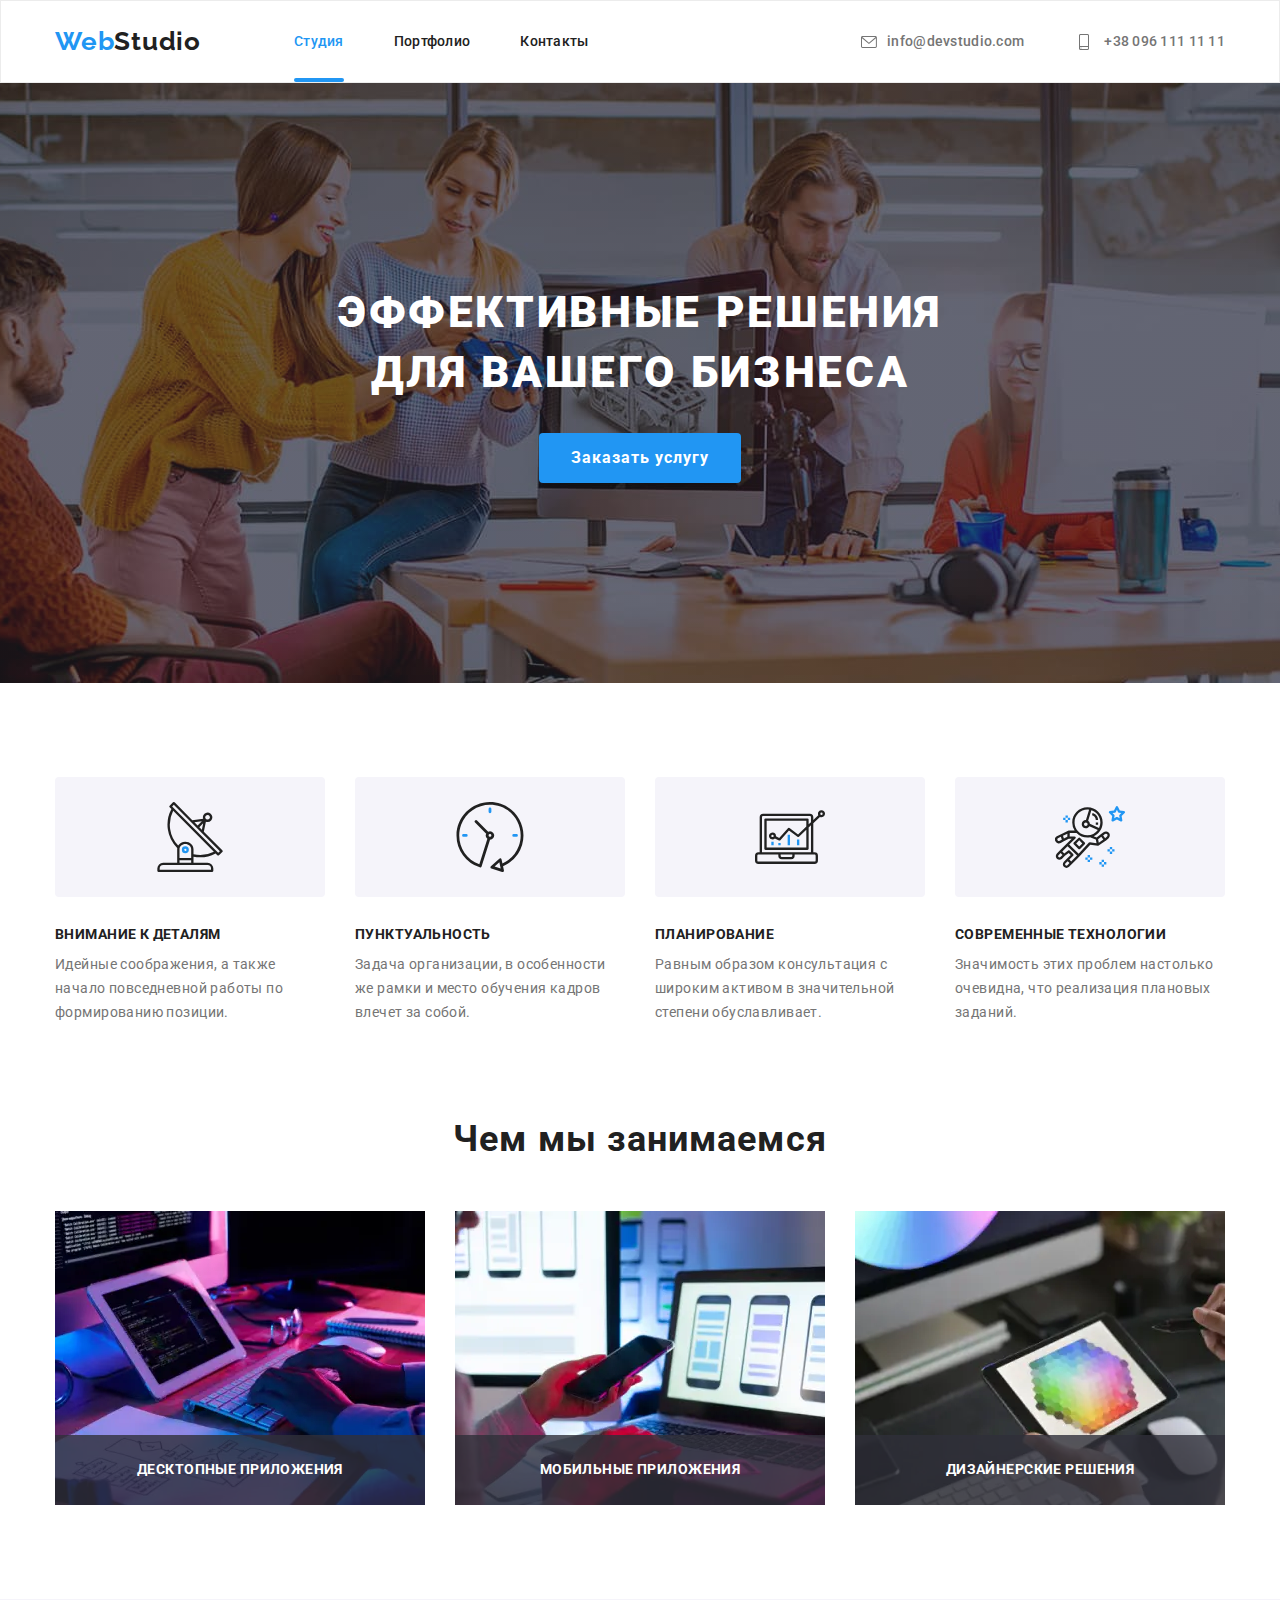
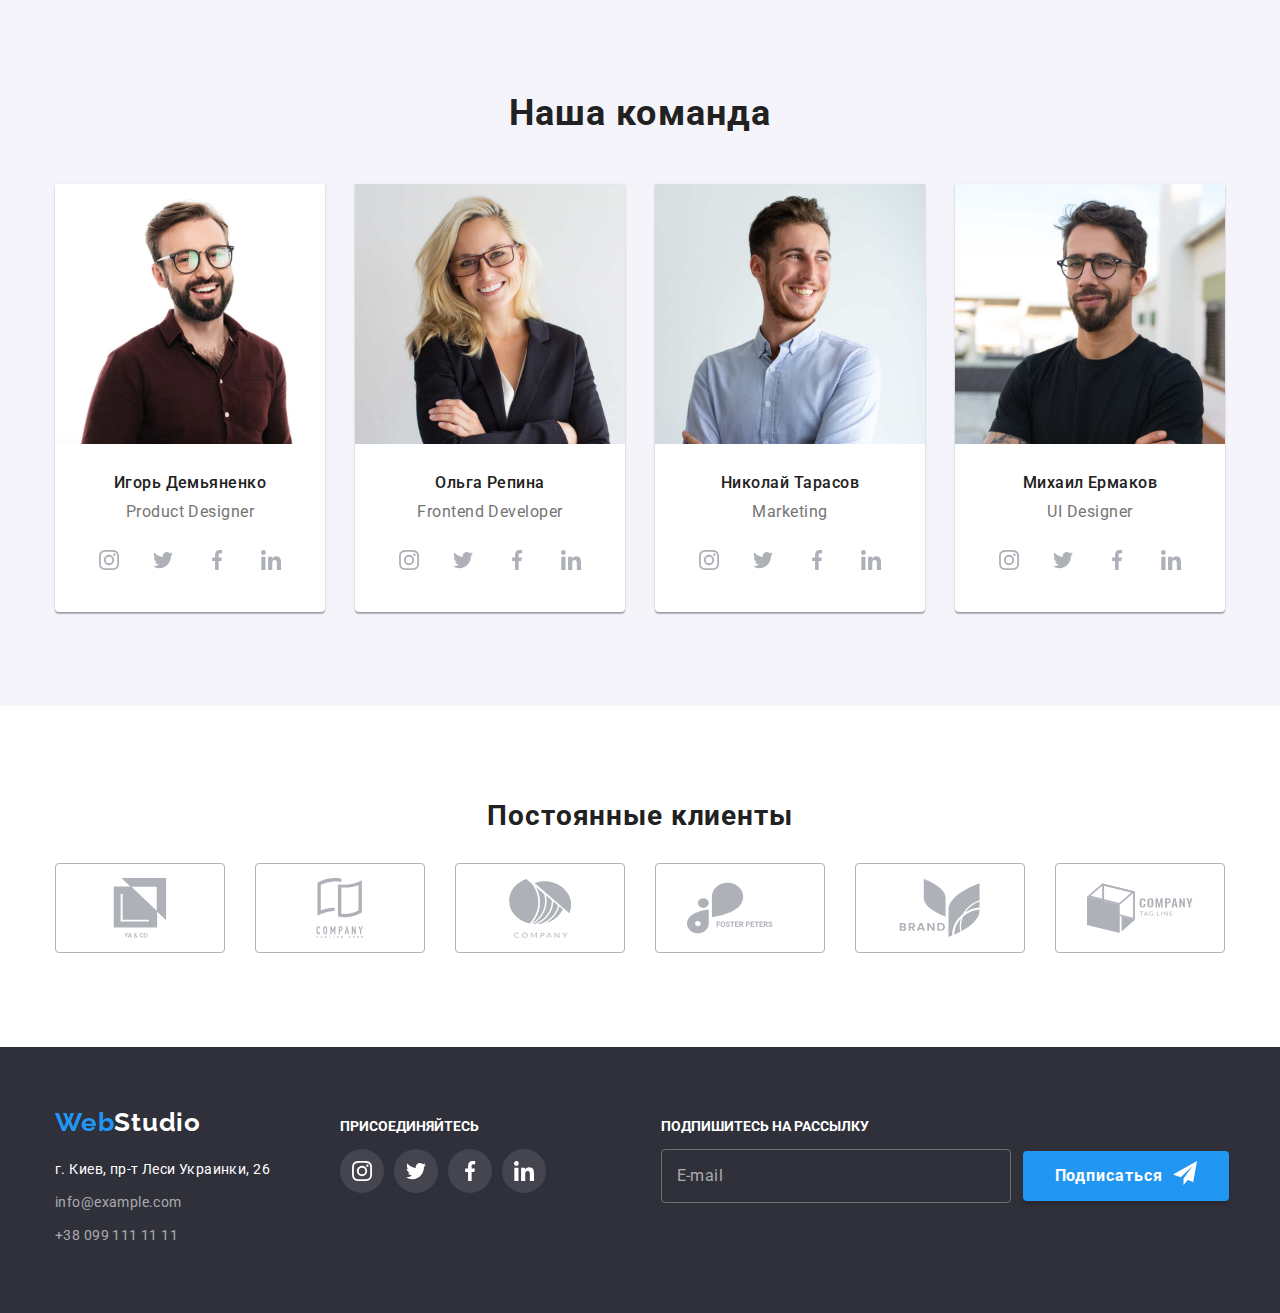
==== commit 1c1fd074: "finished homework" ====
--- a/index.html
+++ b/index.html
@@ -16,59 +16,69 @@
 <body>
     <!-- header -->
     <header>
-        <div class="container navigation">
-        <nav  class="navigation">
-            <a href="./index.html" lang=en class="logo--dark"><span class="logo--accent">Web</span>Studio</a>
-            <ul class="navigation__links list">
-                <li class="navigation__item"><a class="link current" href="./index.html">Студия</a></li>
-                <li class="navigation__item"><a class="link" href="./portfolio.html">Портфолио</a></li>
-                <li class="navigation__item"><a class="link" href="">Контакты</a></li>
-            </ul>
-        </nav>
-        <ul class="address list">
-            <li class="address__item">
-                <a class="link" href="mailto:info@devstudio.com"> 
+        <section class="header">
+            <div class="navigation container">
+                <nav class="navigation">
+                    <a href="./index.html" lang=en class="logo--dark"><span class="logo--accent">Web</span>Studio</a>
+                    <ul class="navigation__links list">
+                        <li class="navigation__item"><a class="link current" href="./index.html">Студия</a></li>
+                        <li class="navigation__item"><a class="link" href="./portfolio.html">Портфолио</a></li>
+                        <li class="navigation__item"><a class="link" href="">Контакты</a></li>
+                    </ul>
+                </nav>
+                <ul class="address list">
+                    <li class="address__item">
+                        <a class="link" href="mailto:info@devstudio.com">
+            
+                            <svg class="address__icon" width="16px" height="12px">
+                                <use href="./images/sprite.svg#icon-envelope"></use>
+                            </svg>info@devstudio.com
+            
+                        </a>
+                    </li>
+                    <li class="address__item">
+                        <a class="link" href="tel:+380961111111">
+                            <svg class="address__icon" width="20px" height="16px">
+                                <use href="./images/sprite.svg#icon-smartphone"></use>
+                            </svg>+38 096 111 11 11
+                        </a>
+                    </li>
+                </ul>
+            </div>
+            <button class="mobile-menu__button" data-menu-button>
+                <svg class="menu__button-icon" width="40px" height="40px">
+                    <use class="menu__button-close" href="./images/sprite.svg#icon-close_40px"></use>
+                    <use class="menu__button-menu" href="./images/sprite.svg#icon-menu_40px"></use>
+                </svg>
+            </button>
+        </section>
+
+    </header>
+        <!-- mobile-menu -->
+            <div class="mobile-menu" data-menu>
                 
-                    <svg class="address__icon" width="16px" height="12px">
-                        <use href="./images/sprite.svg#icon-envelope"></use>
-                    </svg>info@devstudio.com
-        
-                </a> 
-                </li>
-            <li class="address__item">
-                <a class="link" href="tel:+380961111111">
-                <svg class="address__icon" width="20px" height="16px" >
-                    <use href="./images/sprite.svg#icon-smartphone"></use>
-                </svg>+38 096 111 11 11
-            </a> 
-            </li>
-        </ul>
-        <button class="mobile-menu__button">
-            <svg class="menu__button-icon" width="40px" height="40px">
-                <use class="menu__button-close" href="./images/sprite.svg#icon-close_40px"></use>
-                <use class="menu__button-menu" href="./images/sprite.svg#icon-menu_40px"></use>
-            </svg>
-        </button>
-        </div>
-        <div class="mobile-menu">
-            <div class="container">
-                <ul class="mobile-navigation__list list">
-                    <li class="mobile-navigation__item"><a class="link" href="./index.html">Студия</a></li>
-                    <li class="mobile-navigation__item"><a class="link" href="./portfolio.html">Портфолио</a></li>
-                    <li class="mobile-navigation__item"><a class="link" href="">Контакты</a></li>
-                </ul>
-                <a class="link" href="mailto:info@devstudio.com">info@devstudio.com</a>
-                <a class="link" href="tel:+380961111111">+38 096 111 11 11</a>
-                <ul class="mobile-menu__socials list">
-                    <li class="mobile-socials__item"><a class="link" href="" target="_blank" rel="noopener noreferrer" lang="en">Instagram</a></li>
-                    <li class="mobile-socials__item"><a class="link" href="" target="_blank" rel="noopener noreferrer" lang="en">Twitter</a></li>
-                    <li class="mobile-socials__item"><a class="link" href="" target="_blank" rel="noopener noreferrer" lang="en">Facebook</a></li>
-                    <li class="mobile-socials__item"><a class="link" href="" target="_blank" rel="noopener noreferrer" lang="en">Linkedin</a></li>
-                </ul>
-
+                    <ul class="mobile-navigation__list list">
+                        <li class="mobile-navigation__item"><a class="link__mobile" href="./index.html">Студия</a></li>
+                        <li class="mobile-navigation__item"><a class="link__mobile" href="./portfolio.html">Портфолио</a></li>
+                        <li class="mobile-navigation__item"><a class="link__mobile" href="">Контакты</a></li>
+                    </ul>
+                    <ul class="mobile-links__list">
+                    <a class="link__call" href="tel:+380961111111">+38 096 111 11 11</a>
+                    <a class="link__mail" href="mailto:info@devstudio.com">info@devstudio.com</a></ul>
+                    
+                    <ul class="mobile-menu__socials list">
+                        <li class="mobile-socials__item"><a class="mobile-socials__link" href="" target="_blank" rel="noopener noreferrer"
+                                lang="en">Instagram</a></li>
+                        <li class="mobile-socials__item"><a class="mobile-socials__link" href="" target="_blank" rel="noopener noreferrer"
+                                lang="en">Twitter</a></li>
+                        <li class="mobile-socials__item"><a class="mobile-socials__link" href="" target="_blank" rel="noopener noreferrer"
+                                lang="en">Facebook</a></li>
+                        <li class="mobile-socials__item"><a class="mobile-socials__link" href="" target="_blank" rel="noopener noreferrer"
+                                lang="en">Linkedin</a></li>
+                    </ul>
+            
+               
             </div>
-        </div>
-    </header>
     <!-- main -->
     <main>
         <!-- promo -->
@@ -581,6 +591,7 @@
          </div>
      </div>
     <script src="./js/modal.js"></script>
+    <script src="./js/menu.js"></script>
 </body>
 
 </html>--- a/css/main.min.css
+++ b/css/main.min.css
@@ -1,2 +1,2 @@
-:root{--primary-text-color: rgba(33, 33, 33, 1);--secondary-text-color: rgba(117, 117, 117, 1);--light-text-color: rgba(255, 255, 255, 1);--accent-color: rgba(33, 150, 243, 1);--background-primary: rgba(255, 255, 255, 1);--background-secondary: rgba(245, 244, 250, 1);--background-dark: rgba(47, 48, 58, 1);--primary-icon-color: rgba(175, 177, 184, 1);--dark-icon-background: rgba(255, 255, 255, 0.1);--cubic-bezier: cubic-bezier(0.4, 0, 0.2, 1)}body{background-color:var(--background-primary);color:var(--primary-text-color);font-family:"Roboto", "Raleway", sans-serif}html{box-sizing:border-box}*,*::before,*::after{box-sizing:inherit}img{display:block;width:100%;height:auto}button{border:none}.list{list-style:none;padding:0;margin:0}.link{text-decoration:none}textarea{resize:none}header{border:1px solid #ececec;align-items:center}footer{padding-top:60px;padding-bottom:60px;background-color:var(--background-dark)}.visually-hidden{position:absolute !important;clip:rect(1px 1px 1px 1px);clip:rect(1px, 1px, 1px, 1px);padding:0 !important;border:0 !important;height:1px !important;width:1px !important;overflow:hidden}.container{padding-left:15px;padding-right:15px;width:100%;margin-left:auto;margin-right:auto}@media screen and (min-width: 480px){.container{max-width:480px;margin-left:auto;margin-right:auto}}@media screen and (min-width: 768px){.container{max-width:768px}}@media screen and (min-width: 1200px){.container{max-width:1200px}}.logo--dark{font-family:"Raleway";font-weight:700;font-size:26px;line-height:1.2;letter-spacing:0.03em;color:var(--primary-text-color);text-decoration:none;padding-bottom:25px;padding-top:25px}.logo--light{display:block;margin-bottom:20px;font-family:"Raleway";font-weight:700;font-size:26px;line-height:1.2;letter-spacing:0.03em;color:var(--light-text-color);text-decoration:none}.logo--accent{font-family:"Raleway";font-weight:700;font-size:26px;line-height:1.2;letter-spacing:0.03em;color:var(--accent-color);text-decoration:none}.address__icon{display:inline-flex;margin-right:10px;align-items:center;fill:var(--secondary-text-color);transition-property:fill;transition-duration:250ms;transition-timing-function:var(--cubic-bezier)}.address__icon:hover{fill:currentColor}.link:hover .address__icon,.link:focus .address__icon{fill:currentColor}.address .link{display:flex;align-items:center;font-weight:500;font-size:12px;line-height:1.14;letter-spacing:0.02em;color:var(--secondary-text-color);cursor:pointer;transition-property:color;transition-duration:250ms;transition-timing-function:var(--cubic-bezier)}@media screen and (min-width: 1200px){.address .link{font-size:14px;line-height:1.17}}.address .link:hover,.address .link:focus{color:var(--accent-color)}.address{display:none;margin-left:auto}@media screen and (min-width: 768px){.address{display:flex;flex-direction:column}}@media screen and (min-width: 1200px){.address{flex-direction:inherit}}@media screen and (min-width: 768px){.address__item:not(:last-child){margin-bottom:10px}}@media screen and (min-width: 1200px){.address__item:not(:last-child){margin-right:50px;margin-bottom:0}}.mobile-menu{position:fixed;top:0;left:0;width:100%;height:100vp}.mobile-menu__button{width:40px;height:40px;background-color:transparent;border:none;cursor:pointer}@media screen and (min-width: 768px){.mobile-menu__button{display:none}}.navigation{display:flex;align-items:center}.navigation__links{display:none;margin-left:88px}@media screen and (min-width: 768px){.navigation__links{display:flex}}@media screen and (min-width: 1200px){.navigation__links{margin-left:93px}}.navigation__links .navigation__item{margin-right:50px}.navigation__links .navigation__item:last-child{margin:0}.navigation__links .link{font-weight:500;font-size:14px;line-height:1.14;letter-spacing:0.02em;color:var(--primary-text-color);cursor:pointer;transition-property:color;transition-duration:250ms;transition-timing-function:var(--cubic-bezier)}.navigation__links .link:hover,.navigation__links .link:focus{color:var(--accent-color)}.navigation__links .link.current{color:var(--accent-color)}.link.current{position:relative;padding-bottom:32px}.link.current::after{position:absolute;content:"";display:block;bottom:-1px;width:100%;height:4px;border-radius:2px;background-color:var(--accent-color)}.promo{padding-top:118px;padding-bottom:118px;margin-right:auto;margin-left:auto;max-width:1600px;background-repeat:no-repeat;background-size:cover;background-color:var(--background-dark);background-image:linear-gradient(rgba(47,48,58,0.4), rgba(47,48,58,0.4)),url(../../images/bg-image/mobile-bg@1x.jpg)}@media screen and (min-width: 1200px){.promo{padding-top:200px;padding-bottom:200px;background-position:center;max-width:1600px;height:600px}}@media (min-device-pixel-ratio: 2), (-webkit-min-device-pixel-ratio: 2), (min-resolution: 192dpi), (min-resolution: 2dppx){.promo{background-image:linear-gradient(rgba(47,48,58,0.4), rgba(47,48,58,0.4)),url("../images/bg-image/mobile-bg@2x.jpg")}}@media (min-width: 768px){.promo{background-image:linear-gradient(rgba(47,48,58,0.4), rgba(47,48,58,0.4)),url("../images/bg-image/tablet-bg@1x.jpg")}}@media (min-width: 768px) and (min-device-pixel-ratio: 2), (min-width: 768px) and (-webkit-min-device-pixel-ratio: 2), (min-width: 768px) and (min-resolution: 192dpi), (min-width: 768px) and (min-resolution: 2dppx){.promo{background-image:linear-gradient(rgba(47,48,58,0.4), rgba(47,48,58,0.4)),url("../images/bg-image/tablet-bg@2x.jpg")}}@media (min-width: 1200px){.promo{background-image:linear-gradient(rgba(47,48,58,0.4), rgba(47,48,58,0.4)),url("../images/bg-image/desktop-bg@1x.jpg");background-position:center;max-width:1600px;height:600px}}@media (min-width: 1200px) and (min-device-pixel-ratio: 2), (min-width: 1200px) and (-webkit-min-device-pixel-ratio: 2), (min-width: 1200px) and (min-resolution: 192dpi), (min-width: 1200px) and (min-resolution: 2dppx){.promo{background-image:linear-gradient(rgba(47,48,58,0.4), rgba(47,48,58,0.4)),url("../images/bg-image/desktop-bg@2x.jpg")}}.promo__heading{max-width:360px;margin:0 auto;margin-bottom:30px;font-weight:900;font-size:26px;line-height:1.62;text-align:center;letter-spacing:0.06em;text-transform:uppercase;color:var(--light-text-color)}@media screen and (min-width: 1200px){.promo__heading{max-width:696px;font-size:44px;line-height:1.36}}.promo__button{display:block;padding:10px 32px;min-width:200;margin-left:auto;margin-right:auto;font-family:inherit;font-weight:700;font-size:16px;line-height:1.87;letter-spacing:0.06em;background-color:var(--accent-color);color:var(--light-text-color);box-shadow:0px 4px 4px rgba(0,0,0,0.15);border-radius:4px;cursor:pointer}.highlights{padding-top:60px;padding-bottom:60px;background-color:var(--background-primary)}@media screen and (min-width: 1200px){.highlights{padding-top:94px;padding-bottom:94px}}.highlights .list{margin-left:-30px;margin-top:-30px}@media screen and (min-width: 768px){.highlights .list{display:flex;flex-wrap:wrap}}.highlights__list{margin-top:30px;margin-left:30px}@media screen and (min-width: 480px){.highlights__list{flex-basis:calc((100% - 1 * 30px) / 1)}}@media screen and (min-width: 768px){.highlights__list{flex-basis:calc((100% - 2 * 30px) / 2)}}@media screen and (min-width: 1200px){.highlights__list{flex-basis:calc((100% - 4 * 30px) / 4)}}.highlights__thumb{display:flex;justify-content:center;align-items:center;padding-top:25px;padding-bottom:25px;margin-bottom:30px;width:100%;height:auto;background-color:var(--background-secondary);border-radius:4px}@media screen and (min-width: 1200px){.highlights__thumb{width:270px;height:120px}}.highlights__icon{width:70px;height:70px}.highlights__heading{margin-bottom:0;margin-top:0;text-align:center;font-size:14px;font-weight:700;line-height:1.14;letter-spacing:0.03em;text-transform:uppercase}@media screen and (min-width: 760px){.highlights__heading{text-align:left}}.highlights__paragraph{margin-top:10px;margin-bottom:0;font-size:14px;line-height:1.71;letter-spacing:0.03em;color:var(--secondary-text-color)}.projects{padding-bottom:94px}@media screen and (max-width: 1199px){.projects{display:none}}.projects__heading{margin-top:0;margin-bottom:50px}.projects__list{display:flex}.projects__cards:not(:last-child){margin-right:30px}.projects__cards{position:relative;width:370px;height:294px}.projects__container{position:absolute;bottom:0;display:flex;align-items:center;justify-content:center;width:100%;height:70px;background-color:rgba(47,48,58,0.8)}.projects__text{margin:0;font-weight:700;font-size:14px;line-height:1.14;letter-spacing:0.03em;text-transform:uppercase;color:var(--light-text-color)}.projects__heading{font-weight:700;font-size:36px;line-height:1.16;text-align:center;letter-spacing:0.03em}.team{padding-top:94px;padding-bottom:94px;background-color:var(--background-secondary)}.team__heading{margin-top:0;font-weight:700;font-size:28px;line-height:1.16;text-align:center;letter-spacing:0.03em}@media screen and (min-width: 1200px){.team__heading{margin-bottom:50px;font-size:36px}}.team__list{margin-left:-30px;margin-top:-30px;display:flex;flex-wrap:wrap}.team__card{width:450px;padding-bottom:30px;margin-top:30px;margin-left:30px;text-align:center;background-color:var(--background-primary);box-shadow:0px 1px 3px rgba(0,0,0,0.12),0px 1px 1px rgba(0,0,0,0.14),0px 2px 1px rgba(0,0,0,0.2);border-radius:0px 0px 4px 4px}@media screen and (min-width: 768px){.team__card{flex-basis:calc((100% - 2 * 30px) / 2)}}@media screen and (min-width: 1200px){.team__card{flex-basis:calc((100% - 4 * 30px) / 4)}}.team__img{margin-bottom:30px}.team__name{margin-top:0;margin-bottom:10px;font-weight:500;font-size:16px;line-height:1.18;text-align:center;letter-spacing:0.03em}.team__description{margin:0;font-size:16px;line-height:1.18;text-align:center;letter-spacing:0.03em;color:var(--secondary-text-color)}.social{display:inline-flex;margin-top:16px}.social__item:not(:last-child){margin-right:10px}.social__link{display:flex;justify-content:center;align-items:center;width:44px;height:44px;border-radius:50%;transition-property:background-color;transition-duration:250ms;transition-timing-function:var(--cubic-bezier)}.social__icon{width:20px;height:20px;fill:var(--primary-icon-color);transition-property:fill;transition-duration:250ms;transition-timing-function:var(--cubic-bezier)}.social__link:hover,.social__link:focus{background-color:var(--accent-color)}.social__link:hover .social__icon,.social__link:focus .social__icon{fill:var(--light-text-color)}.clients{padding-top:60px;padding-bottom:60px}.clients__heading{margin-top:0;margin-bottom:30px;font-weight:700;font-size:28px;line-height:1.17;text-align:center;letter-spacing:0.03em}.clients__list{display:flex;flex-wrap:wrap;margin-top:-30px;margin-left:-30px}.clients__card{width:100%;margin-top:30px;margin-left:30px;flex-basis:calc((100% - 2 * 30px) / 2)}@media screen and (min-width: 768px){.clients__card{flex-basis:calc((100% - 3 * 30px) / 3)}}@media screen and (min-width: 1200px){.clients__card{flex-basis:calc((100% - 6 * 30px) / 6)}}.clients__icon{width:106px;height:60px;fill:var(--primary-icon-color);transition:fill 250ms cubic-bezier(0.4, 0, 0.2, 1)}.clients__link{display:flex;justify-content:center;align-items:center;width:100%;height:90px;border:1px solid #afb1b8;border-radius:4px;transition-property:border;transition-duration:250ms;transition-timing-function:cubic-bezier(0.4, 0, 0.2, 1)}.clients__link:hover,.clients__link:focus{border:1px solid var(--accent-color);border-radius:4px}.clients__link:hover .clients__icon,.clients__link:focus .clients__icon{fill:var(--accent-color)}.backdrop{position:fixed;top:0;left:0;width:100%;height:100%;background-color:rgba(0,0,0,0.1);opacity:1;transition:opacity 250ms var(--cubic-bezier),visibility 250ms var(--cubic-bezier)}.backdrop.is-hidden{opacity:0;pointer-events:none;visibility:hidden}.backdrop.is-hidden .modal{transform:translate(-50%, -50%) scale(0.9)}.modal{position:absolute;top:50%;left:50%;transform:translate(-50%, -50%) scale(1);width:528px;height:581px;padding:40px;background-color:var(--light-text-color);box-shadow:0px 1px 3px rgba(0,0,0,0.12),0px 1px 1px rgba(0,0,0,0.14),0px 2px 1px rgba(0,0,0,0.2);border-radius:4px;opacity:1;transition:transform 250ms var(--cubic-bezier),opacity 250ms var(--cubic-bezier)}.modal__button{position:absolute;right:8px;top:8px;width:30px;height:30px;cursor:pointer;background:var(--light-text-color);border:1px solid rgba(0,0,0,0.1);border-radius:50%}.modal__button:hover,.modal__button:focus{cursor:pointer}.modal__button:hover .modal__svg,.modal__button:focus .modal__svg{fill:var(--accent-color)}.modal__svg{position:absolute;bottom:-1px;right:-1px;fill:var(--primary-text-color);transition:fill 250ms var(--cubic-bezier)}.form{display:flex;flex-direction:column}.form__heading{margin-top:0;margin-bottom:12px;font-weight:bold;font-size:20px;line-height:1.15;text-align:center;letter-spacing:0.03em}.form__card{position:relative;margin-top:4px;margin-bottom:10px}.form__field{width:100%;height:40px;padding-left:42px;border:1px solid rgba(33,33,33,0.2);border-radius:4px;outline:none;transition:border-color 250ms var(--cubic-bezier)}.form__field:focus{border-color:var(--accent-color)}.form__mark{font-size:12px;line-height:1.16;letter-spacing:0.01em;color:var(--secondary-text-color)}.form__icon{position:absolute;top:11px;left:12px;display:inline-block;width:18px;height:18px;transition:fill 250ms var(--cubic-bezier)}.form__field:focus+.form__icon{fill:var(--accent-color)}.comment{margin-bottom:20px;margin-top:4px}.comment__area{width:100%;height:120px;padding:12px 16px;border:1px solid rgba(33,33,33,0.2);border-radius:4px;outline:none;transition:border-color 250ms var(--cubic-bezier)}.comment__area:focus{border-color:var(--accent-color)}.comment__area::placeholder{font-size:12px;line-height:1.17;letter-spacing:0.01em;color:var(--secondary-text-color)}.checkbox{display:block;justify-content:center;align-items:center;text-align:center;margin-bottom:30px}.checkbox__area{position:absolute;-webkit-appearance:none;-moz-appearance:none;-appearance:none}.checkbox__wrap{position:relative;display:inline-block;width:16px;height:16px;top:2px;margin-right:5px;border:2px solid var(--primary-text-color);border-radius:2px;transition:border 250ms var(--cubic-bezier),background-image 250ms var(--cubic-bezier)}.checkbox__area:checked+.checkbox__wrap{background-image:url(../images/check.svg);border:var(--accent-color)}.checkbox__area:hover+.checkbox__wrap,.checkbox__area:focus+.checkbox__wrap{border-color:var(--accent-color)}.policy{font-size:14px;line-height:1.71;letter-spacing:0.03em;color:var(--secondary-text-color)}.policy__link{color:var(--accent-color);cursor:pointer}.policy__send{display:block;padding:10px 55px;min-width:200;margin-left:auto;margin-right:auto;font-family:inherit;font-weight:700;font-size:16px;line-height:1.87;letter-spacing:0.06em;background-color:var(--accent-color);color:var(--light-text-color);box-shadow:0px 4px 4px rgba(0,0,0,0.15);border-radius:4px;cursor:pointer}.portfolio{padding-top:60px;padding-bottom:60px}@media screen and (min-width: 1200px){.portfolio{padding-top:94px;padding-bottom:94px}}.portfolio__list:not(:last-child){margin-right:8px}.portfolio__container{position:relative;overflow:hidden}.portfolio__buttons{display:flex;flex-wrap:wrap;justify-content:left;margin-bottom:40px}@media screen and (min-width: 768px){.portfolio__buttons{margin-bottom:30px;justify-content:center}}@media screen and (min-width: 1200px){.portfolio__buttons{margin-bottom:50px}}.portfolio__button{padding-top:6px;padding-bottom:6px;padding-left:22px;padding-right:22px;margin-bottom:15px;font-weight:500;font-size:16px;line-height:1.62;font-family:inherit;letter-spacing:0.03em;min-width:73px;border-radius:4px;text-align:center;cursor:pointer;background-color:var(--background-secondary);transition:box-shadow 250ms cubic-bezier(0.4, 0, 0.2, 1),color 250ms cubic-bezier(0.4, 0, 0.2, 1),background-color 250ms cubic-bezier(0.4, 0, 0.2, 1)}.portfolio__button:hover,.portfolio__button:focus{background-color:var(--accent-color);color:var(--light-text-color);box-shadow:0px 3px 1px rgba(0,0,0,0.1),0px 1px 2px rgba(0,0,0,0.08),0px 2px 2px rgba(0,0,0,0.12)}.overlay{position:absolute;bottom:0;right:0;height:100%;width:100%;padding:63px 24px;font-size:18px;line-height:1.56;letter-spacing:0.03em;text-align:left;color:var(--light-text-color);background-color:rgba(33,150,243,0.9);transform:translateY(100%);transition:transform 250ms cubic-bezier(0.4, 0, 0.2, 1)}.card__link:hover .overlay,.card__link:focus .overlay{transform:translateY(0)}.overlay__paragraph{margin:0}.portfolio__cards{display:flex;flex-wrap:wrap;margin-left:-30px;margin-top:-30px}.portfolio__text{padding:23px 20px}.portfolio__heading{margin:0;font-weight:700;font-size:18px;line-height:2;letter-spacing:0.06em;color:var(--primary-text-color)}.portfolio__paragraph{margin:0;font-size:16px;line-height:1.87;letter-spacing:0.03em;color:var(--secondary-text-color)}.card{margin-top:30px;margin-left:30px;width:100%;left:215px;top:262px;border:1px solid #eeeeee;box-sizing:border-box;display:flex;width:100%}@media screen and (min-width: 768px){.card{flex-basis:calc((100% - 2 * 30px) / 2)}}@media screen and (min-width: 1200px){.card{flex-basis:calc((100% - 3 * 30px) / 3)}}.card__link{display:block;text-decoration:none;cursor:pointer;transition:box-shadow 250ms var(--cubic-bezier)}.card__link:hover,.card__link:focus{box-shadow:0px 1px 1px rgba(0,0,0,0.12),0px 4px 4px rgba(0,0,0,0.06),1px 4px 6px rgba(0,0,0,0.16)}@media screen and (min-width: 1200px){.footer{display:flex;flex-wrap:wrap;align-items:baseline}}.footer__list:not(:last-child){margin-bottom:9px}@media screen and (min-width: 768px){.footer__thumb{display:flex;justify-content:space-around;align-items:baseline}}@media screen and (min-width: 1200px){.footer__thumb{margin-bottom:0}}.footer__wrap{margin-bottom:60px;text-align:center}@media screen and (min-width: 768px){.footer__wrap{text-align:left;margin-bottom:0}}.footer__address{font-size:14px;font-style:normal;line-height:1.71;letter-spacing:0.03em;text-decoration:none;cursor:pointer;color:var(--light-text-color);transition-property:color;transition-duration:250ms;transition-timing-function:var(--cubic-bezier)}.footer__mail,.footer__number{font-size:14px;font-style:normal;line-height:1.71;letter-spacing:0.03em;text-decoration:none;cursor:pointer;color:rgba(255,255,255,0.6);transition-property:color;transition-duration:250ms;transition-timing-function:var(--cubic-bezier)}.footer__address:hover,.footer__mail:hover,.footer__number:hover{color:var(--accent-color)}.footer__address:focus,.footer__mail:focus,.footer__number:focus{color:var(--accent-color)}.join{text-align:center;margin-bottom:60px}@media screen and (min-width: 1200px){.join{margin-left:70px}}.join__heading{margin-top:0;margin-bottom:20;font-size:14px;line-height:1.14;color:var(--light-text-color);text-transform:uppercase}@media screen and (min-width: 1200px){.join__heading{text-align:left}}.footer__social{display:flex;justify-content:center;margin-top:0;fill:var(--light-text-color)}.join__icon{width:20px;height:20px;fill:var(--light-text-color)}.join .social__item{border-radius:50%;background-color:var(--dark-icon-background)}.follow{text-align:center}@media screen and (min-width: 768px){.follow{margin-left:auto;margin-right:auto;text-align:center;margin-top:60px;max-width:450px}}@media screen and (min-width: 1200px){.follow{margin-top:0;margin-right:auto;margin-left:auto}}@media screen and (min-width: 1200px){.follow__thumb{align-items:center;display:flex}}.follow__email{width:100%;margin-bottom:20px;padding:16px 15px;background-color:transparent;font-size:16px;line-height:1.25;letter-spacing:0.03em;color:var(--light-text-color);border-radius:4px;border:1px solid rgba(255,255,255,0.3);outline:none}@media screen and (min-width: 1200px){.follow__email{width:350px;margin-bottom:0}}.follow__email::placeholder{color:rgba(255,255,255,0.6)}.follow__button{display:inline-flex;justify-content:space-between;padding:10px 32px;min-width:200;margin-left:12px;font-family:inherit;font-weight:700;font-size:16px;line-height:1.87;letter-spacing:0.06em;background-color:var(--accent-color);color:var(--light-text-color);box-shadow:0px 4px 4px rgba(0,0,0,0.15);border-radius:4px;cursor:pointer}.follow__icon{margin-left:10px}
+:root{--primary-text-color: rgba(33, 33, 33, 1);--secondary-text-color: rgba(117, 117, 117, 1);--light-text-color: rgba(255, 255, 255, 1);--accent-color: rgba(33, 150, 243, 1);--background-primary: rgba(255, 255, 255, 1);--background-secondary: rgba(245, 244, 250, 1);--background-dark: rgba(47, 48, 58, 1);--primary-icon-color: rgba(175, 177, 184, 1);--dark-icon-background: rgba(255, 255, 255, 0.1);--cubic-bezier: cubic-bezier(0.4, 0, 0.2, 1)}body{background-color:var(--background-primary);color:var(--primary-text-color);font-family:"Roboto", "Raleway", sans-serif}html{box-sizing:border-box}*,*::before,*::after{box-sizing:inherit}img{display:block;width:100%;height:auto}button{border:none}.list{list-style:none;padding:0;margin:0}.link{text-decoration:none}textarea{resize:none}header{border:1px solid #ececec;align-items:center}footer{padding-top:60px;padding-bottom:60px;background-color:var(--background-dark)}.visually-hidden{position:absolute !important;clip:rect(1px 1px 1px 1px);clip:rect(1px, 1px, 1px, 1px);padding:0 !important;border:0 !important;height:1px !important;width:1px !important;overflow:hidden}.container{padding-left:15px;padding-right:15px;width:100%;margin-left:auto;margin-right:auto}@media screen and (min-width: 480px){.container{max-width:480px;margin-left:auto;margin-right:auto}}@media screen and (min-width: 768px){.container{max-width:768px}}@media screen and (min-width: 1200px){.container{max-width:1200px}}.logo--dark{font-family:"Raleway";font-weight:700;font-size:26px;line-height:1.2;letter-spacing:0.03em;color:var(--primary-text-color);text-decoration:none;padding-bottom:25px;padding-top:25px}.logo--light{display:block;margin-bottom:20px;font-family:"Raleway";font-weight:700;font-size:26px;line-height:1.2;letter-spacing:0.03em;color:var(--light-text-color);text-decoration:none}.logo--accent{font-family:"Raleway";font-weight:700;font-size:26px;line-height:1.2;letter-spacing:0.03em;color:var(--accent-color);text-decoration:none}.address__icon{display:inline-flex;margin-right:10px;align-items:center;fill:var(--secondary-text-color);transition-property:fill;transition-duration:250ms;transition-timing-function:var(--cubic-bezier)}.address__icon:hover{fill:currentColor}.link:hover .address__icon,.link:focus .address__icon{fill:currentColor}.address .link{display:flex;align-items:center;font-weight:500;font-size:12px;line-height:1.14;letter-spacing:0.02em;color:var(--secondary-text-color);cursor:pointer;transition-property:color;transition-duration:250ms;transition-timing-function:var(--cubic-bezier)}@media screen and (min-width: 1200px){.address .link{font-size:14px;line-height:1.17}}.address .link:hover,.address .link:focus{color:var(--accent-color)}.address{display:none;margin-left:auto}@media screen and (min-width: 768px){.address{display:flex;flex-direction:column}}@media screen and (min-width: 1200px){.address{flex-direction:inherit}}@media screen and (min-width: 768px){.address__item:not(:last-child){margin-bottom:10px}}@media screen and (min-width: 1200px){.address__item:not(:last-child){margin-right:50px;margin-bottom:0}}.mobile-menu{position:fixed;top:0;left:0;display:flex;flex-direction:column;justify-content:space-between;width:100%;height:100vh;padding:48px 40px;background-color:var(--light-text-color);z-index:1;opacity:0;pointer-events:none;transition:opacity 250ms cubic-bezier(0.4, 0, 0.2, 1)}.mobile-menu.is-open{opacity:1;pointer-events:auto;overflow:hidden;overflow-y:scroll}@media screen and (min-width: 768px){.mobile-menu{display:none}}@media screen and (max-width: 767px){.mobile-menu.is-open{overflow:hidden}}.mobile-navigation__list{font-weight:500;font-size:40px;line-height:1.17;letter-spacing:0.02em}.mobile-navigation__item{margin-bottom:32px}.link__mobile{text-decoration:none;color:var(--primary-text-color);transition:color 250ms var(--cubic-bezier)}.link__mobile:hover,.link__mobile:focus{color:var(--accent-color)}.mobile-links__list{display:flex;flex-direction:column;padding:0;margin-top:0}.link__call{margin-bottom:32px;font-weight:500;font-size:34px;line-height:1.17;letter-spacing:0.02em;text-decoration:none;color:var(--accent-color)}.link__mail{font-weight:500;font-size:24px;line-height:1.16;letter-spacing:0.02em;text-decoration:none;color:var(--secondary-text-color)}.mobile-menu__socials{display:flex;flex-wrap:wrap;margin-top:-10px;margin-left:-10px}.mobile-socials__item{margin-left:10px;margin-top:10px;font-weight:500;font-size:18px;line-height:22px;letter-spacing:0.02em}.mobile-socials__link{text-decoration:none;color:var(--accent-color)}.mobile-socials__item:not(:last-child)::after{content:"";display:inline-block;width:1px;top:0;left:0;height:70%;background-color:rgba(33,33,33,0.2);margin-left:10px}.mobile-menu__button{position:absolute;padding:0;top:20px;z-index:2;right:20px;width:40px;height:40px;background-color:transparent;border:none;cursor:pointer;transition:fill 250ms var(--cubic-bezier)}.mobile-menu__button.is-open{position:fixed}@media screen and (min-width: 768px){.mobile-menu__button{display:none}}.mobile-menu__button:hover,.mobile-menu__button:focus{fill:var(--accent-color)}.menu__button-close{display:none}.mobile-menu__button.is-open .menu__button-menu{display:none}.mobile-menu__button.is-open .menu__button-close{display:block}.header{position:relative}.navigation{display:flex;align-items:center}.navigation__links{display:none;margin-left:88px}@media screen and (min-width: 768px){.navigation__links{display:flex}}@media screen and (min-width: 1200px){.navigation__links{margin-left:93px}}.navigation__links .navigation__item{margin-right:50px}.navigation__links .navigation__item:last-child{margin:0}.navigation__links .link{font-weight:500;font-size:14px;line-height:1.14;letter-spacing:0.02em;color:var(--primary-text-color);cursor:pointer;transition-property:color;transition-duration:250ms;transition-timing-function:var(--cubic-bezier)}.navigation__links .link:hover,.navigation__links .link:focus{color:var(--accent-color)}.navigation__links .link.current{color:var(--accent-color)}.link.current{position:relative;padding-bottom:32px}.link.current::after{position:absolute;content:"";display:block;bottom:-1px;width:100%;height:4px;border-radius:2px;background-color:var(--accent-color)}.promo{padding-top:118px;padding-bottom:118px;margin-right:auto;margin-left:auto;max-width:1600px;background-repeat:no-repeat;background-size:cover;background-color:var(--background-dark);background-image:linear-gradient(rgba(47,48,58,0.4), rgba(47,48,58,0.4)),url(../../images/bg-image/mobile-bg@1x.jpg)}@media screen and (min-width: 1200px){.promo{padding-top:200px;padding-bottom:200px;background-position:center;max-width:1600px;height:600px}}@media (min-device-pixel-ratio: 2), (-webkit-min-device-pixel-ratio: 2), (min-resolution: 192dpi), (min-resolution: 2dppx){.promo{background-image:linear-gradient(rgba(47,48,58,0.4), rgba(47,48,58,0.4)),url("../images/bg-image/mobile-bg@2x.jpg")}}@media (min-width: 768px){.promo{background-image:linear-gradient(rgba(47,48,58,0.4), rgba(47,48,58,0.4)),url("../images/bg-image/tablet-bg@1x.jpg")}}@media (min-width: 768px) and (min-device-pixel-ratio: 2), (min-width: 768px) and (-webkit-min-device-pixel-ratio: 2), (min-width: 768px) and (min-resolution: 192dpi), (min-width: 768px) and (min-resolution: 2dppx){.promo{background-image:linear-gradient(rgba(47,48,58,0.4), rgba(47,48,58,0.4)),url("../images/bg-image/tablet-bg@2x.jpg")}}@media (min-width: 1200px){.promo{background-image:linear-gradient(rgba(47,48,58,0.4), rgba(47,48,58,0.4)),url("../images/bg-image/desktop-bg@1x.jpg");background-position:center;max-width:1600px;height:600px}}@media (min-width: 1200px) and (min-device-pixel-ratio: 2), (min-width: 1200px) and (-webkit-min-device-pixel-ratio: 2), (min-width: 1200px) and (min-resolution: 192dpi), (min-width: 1200px) and (min-resolution: 2dppx){.promo{background-image:linear-gradient(rgba(47,48,58,0.4), rgba(47,48,58,0.4)),url("../images/bg-image/desktop-bg@2x.jpg")}}.promo__heading{max-width:360px;margin:0 auto;margin-bottom:30px;font-weight:900;font-size:26px;line-height:1.62;text-align:center;letter-spacing:0.06em;text-transform:uppercase;color:var(--light-text-color)}@media screen and (min-width: 1200px){.promo__heading{max-width:696px;font-size:44px;line-height:1.36}}.promo__button{display:block;padding:10px 32px;min-width:200;margin-left:auto;margin-right:auto;font-family:inherit;font-weight:700;font-size:16px;line-height:1.87;letter-spacing:0.06em;background-color:var(--accent-color);color:var(--light-text-color);box-shadow:0px 4px 4px rgba(0,0,0,0.15);border-radius:4px;cursor:pointer}.highlights{padding-top:60px;padding-bottom:60px;background-color:var(--background-primary)}@media screen and (min-width: 1200px){.highlights{padding-top:94px;padding-bottom:94px}}.highlights .list{margin-left:-30px;margin-top:-30px}@media screen and (min-width: 768px){.highlights .list{display:flex;flex-wrap:wrap}}.highlights__list{margin-top:30px;margin-left:30px}@media screen and (min-width: 480px){.highlights__list{flex-basis:calc((100% - 1 * 30px) / 1)}}@media screen and (min-width: 768px){.highlights__list{flex-basis:calc((100% - 2 * 30px) / 2)}}@media screen and (min-width: 1200px){.highlights__list{flex-basis:calc((100% - 4 * 30px) / 4)}}.highlights__thumb{display:flex;justify-content:center;align-items:center;padding-top:25px;padding-bottom:25px;margin-bottom:30px;width:100%;height:auto;background-color:var(--background-secondary);border-radius:4px}@media screen and (min-width: 1200px){.highlights__thumb{width:270px;height:120px}}.highlights__icon{width:70px;height:70px}.highlights__heading{margin-bottom:0;margin-top:0;text-align:center;font-size:14px;font-weight:700;line-height:1.14;letter-spacing:0.03em;text-transform:uppercase}@media screen and (min-width: 760px){.highlights__heading{text-align:left}}.highlights__paragraph{margin-top:10px;margin-bottom:0;font-size:14px;line-height:1.71;letter-spacing:0.03em;color:var(--secondary-text-color)}.projects{padding-bottom:94px}@media screen and (max-width: 1199px){.projects{display:none}}.projects__heading{margin-top:0;margin-bottom:50px}.projects__list{display:flex}.projects__cards:not(:last-child){margin-right:30px}.projects__cards{position:relative;width:370px;height:294px}.projects__container{position:absolute;bottom:0;display:flex;align-items:center;justify-content:center;width:100%;height:70px;background-color:rgba(47,48,58,0.8)}.projects__text{margin:0;font-weight:700;font-size:14px;line-height:1.14;letter-spacing:0.03em;text-transform:uppercase;color:var(--light-text-color)}.projects__heading{font-weight:700;font-size:36px;line-height:1.16;text-align:center;letter-spacing:0.03em}.team{padding-top:60px;padding-bottom:60px;background-color:var(--background-secondary)}@media screen and (min-width: 1200px){.team{padding-top:94px;padding-bottom:94px}}.team__heading{margin-top:0;font-weight:700;font-size:28px;line-height:1.16;text-align:center;letter-spacing:0.03em}@media screen and (min-width: 1200px){.team__heading{margin-bottom:50px;font-size:36px}}.team__list{margin-left:-30px;margin-top:-30px;display:flex;flex-wrap:wrap}.team__card{width:450px;padding-bottom:30px;margin-top:30px;margin-left:30px;text-align:center;background-color:var(--background-primary);box-shadow:0px 1px 3px rgba(0,0,0,0.12),0px 1px 1px rgba(0,0,0,0.14),0px 2px 1px rgba(0,0,0,0.2);border-radius:0px 0px 4px 4px}@media screen and (min-width: 768px){.team__card{flex-basis:calc((100% - 2 * 30px) / 2)}}@media screen and (min-width: 1200px){.team__card{flex-basis:calc((100% - 4 * 30px) / 4)}}.team__img{margin-bottom:30px}.team__name{margin-top:0;margin-bottom:10px;font-weight:500;font-size:16px;line-height:1.18;text-align:center;letter-spacing:0.03em}.team__description{margin:0;font-size:16px;line-height:1.18;text-align:center;letter-spacing:0.03em;color:var(--secondary-text-color)}.social{display:inline-flex;margin-top:16px}.social__item:not(:last-child){margin-right:10px}.social__link{display:flex;justify-content:center;align-items:center;width:44px;height:44px;border-radius:50%;transition-property:background-color;transition-duration:250ms;transition-timing-function:var(--cubic-bezier)}.social__icon{width:20px;height:20px;fill:var(--primary-icon-color);transition-property:fill;transition-duration:250ms;transition-timing-function:var(--cubic-bezier)}.social__link:hover,.social__link:focus{background-color:var(--accent-color)}.social__link:hover .social__icon,.social__link:focus .social__icon{fill:var(--light-text-color)}.clients{padding-top:60px;padding-bottom:60px}@media screen and (min-width: 1200px){.clients{padding-top:94px;padding-bottom:94px}}.clients__heading{margin-top:0;margin-bottom:30px;font-weight:700;font-size:28px;line-height:1.17;text-align:center;letter-spacing:0.03em}.clients__list{display:flex;flex-wrap:wrap;margin-top:-30px;margin-left:-30px}.clients__card{width:100%;margin-top:30px;margin-left:30px;flex-basis:calc((100% - 2 * 30px) / 2)}@media screen and (min-width: 768px){.clients__card{flex-basis:calc((100% - 3 * 30px) / 3)}}@media screen and (min-width: 1200px){.clients__card{flex-basis:calc((100% - 6 * 30px) / 6)}}.clients__icon{width:106px;height:60px;fill:var(--primary-icon-color);transition:fill 250ms cubic-bezier(0.4, 0, 0.2, 1)}.clients__link{display:flex;justify-content:center;align-items:center;width:100%;height:90px;border:1px solid #afb1b8;border-radius:4px;transition-property:border;transition-duration:250ms;transition-timing-function:cubic-bezier(0.4, 0, 0.2, 1)}.clients__link:hover,.clients__link:focus{border:1px solid var(--accent-color);border-radius:4px}.clients__link:hover .clients__icon,.clients__link:focus .clients__icon{fill:var(--accent-color)}.backdrop{position:fixed;z-index:3;top:0;left:0;width:100%;height:100%;background-color:rgba(0,0,0,0.1);opacity:1;transition:opacity 250ms var(--cubic-bezier),visibility 250ms var(--cubic-bezier)}.backdrop.is-hidden{opacity:0;pointer-events:none;visibility:hidden}.backdrop.is-hidden .modal{transform:translate(-50%, -50%) scale(0.9)}.modal{position:absolute;top:50%;left:50%;transform:translate(-50%, -50%) scale(1);width:95%;max-width:450px;padding:40px;overflow-y:auto;background-color:var(--light-text-color);box-shadow:0px 1px 3px rgba(0,0,0,0.12),0px 1px 1px rgba(0,0,0,0.14),0px 2px 1px rgba(0,0,0,0.2);border-radius:4px;opacity:1;transition:transform 250ms var(--cubic-bezier),opacity 250ms var(--cubic-bezier)}@media screen and (min-width: 480px){.modal{height:609px;overflow-y:auto}}@media screen and (min-width: 1200px){.modal{max-width:528px;height:609px}}.modal__button{position:absolute;right:8px;top:8px;width:30px;height:30px;cursor:pointer;background:var(--light-text-color);border:1px solid rgba(0,0,0,0.1);border-radius:50%}.modal__button:hover,.modal__button:focus{cursor:pointer}.modal__button:hover .modal__svg,.modal__button:focus .modal__svg{fill:var(--accent-color)}.modal__svg{position:absolute;bottom:-1px;right:-1px;fill:var(--primary-text-color);transition:fill 250ms var(--cubic-bezier)}.form{display:flex;flex-direction:column}.form__heading{margin-top:0;margin-bottom:12px;font-weight:bold;font-size:20px;line-height:1.15;text-align:center;letter-spacing:0.03em}.form__card{position:relative;margin-top:4px;margin-bottom:10px}.form__field{width:100%;height:40px;padding-left:42px;border:1px solid rgba(33,33,33,0.2);border-radius:4px;outline:none;transition:border-color 250ms var(--cubic-bezier)}.form__field:focus{border-color:var(--accent-color)}.form__mark{font-size:12px;line-height:1.16;letter-spacing:0.01em;color:var(--secondary-text-color)}.form__icon{position:absolute;top:11px;left:12px;display:inline-block;width:18px;height:18px;transition:fill 250ms var(--cubic-bezier)}.form__field:focus+.form__icon{fill:var(--accent-color)}.comment{margin-bottom:20px;margin-top:4px}.comment__area{width:100%;height:120px;padding:12px 16px;border:1px solid rgba(33,33,33,0.2);border-radius:4px;outline:none;transition:border-color 250ms var(--cubic-bezier)}.comment__area:focus{border-color:var(--accent-color)}.comment__area::placeholder{font-size:12px;line-height:1.17;letter-spacing:0.01em;color:var(--secondary-text-color)}.checkbox{display:block;justify-content:center;align-items:center;text-align:center;margin-bottom:30px}.checkbox__area{position:absolute;-webkit-appearance:none;-moz-appearance:none;-appearance:none}.checkbox__wrap{position:relative;display:inline-block;width:16px;height:16px;top:2px;margin-right:5px;border:2px solid var(--primary-text-color);border-radius:2px;transition:border 250ms var(--cubic-bezier),background-image 250ms var(--cubic-bezier)}.checkbox__area:checked+.checkbox__wrap{background-image:url(../images/check.svg);border:var(--accent-color)}.checkbox__area:hover+.checkbox__wrap,.checkbox__area:focus+.checkbox__wrap{border-color:var(--accent-color)}.policy{font-size:14px;line-height:1.71;letter-spacing:0.03em;color:var(--secondary-text-color)}.policy__link{color:var(--accent-color);cursor:pointer}.policy__send{display:block;padding:10px 55px;min-width:200;margin-left:auto;margin-right:auto;font-family:inherit;font-weight:700;font-size:16px;line-height:1.87;letter-spacing:0.06em;background-color:var(--accent-color);color:var(--light-text-color);box-shadow:0px 4px 4px rgba(0,0,0,0.15);border-radius:4px;cursor:pointer}.portfolio{padding-top:60px;padding-bottom:60px}@media screen and (min-width: 1200px){.portfolio{padding-top:94px;padding-bottom:94px}}.portfolio__list:not(:last-child){margin-right:8px}.portfolio__container{position:relative;overflow:hidden}.portfolio__buttons{display:flex;flex-wrap:wrap;justify-content:left;margin-bottom:40px}@media screen and (min-width: 768px){.portfolio__buttons{margin-bottom:30px;justify-content:center}}@media screen and (min-width: 1200px){.portfolio__buttons{margin-bottom:50px}}.portfolio__button{padding-top:6px;padding-bottom:6px;padding-left:22px;padding-right:22px;margin-bottom:15px;font-weight:500;font-size:16px;line-height:1.62;font-family:inherit;letter-spacing:0.03em;min-width:73px;border-radius:4px;text-align:center;cursor:pointer;background-color:var(--background-secondary);transition:box-shadow 250ms cubic-bezier(0.4, 0, 0.2, 1),color 250ms cubic-bezier(0.4, 0, 0.2, 1),background-color 250ms cubic-bezier(0.4, 0, 0.2, 1)}.portfolio__button:hover,.portfolio__button:focus{background-color:var(--accent-color);color:var(--light-text-color);box-shadow:0px 3px 1px rgba(0,0,0,0.1),0px 1px 2px rgba(0,0,0,0.08),0px 2px 2px rgba(0,0,0,0.12)}.overlay{position:absolute;bottom:0;right:0;height:100%;width:100%;padding:63px 24px;font-size:18px;line-height:1.56;letter-spacing:0.03em;text-align:left;color:var(--light-text-color);background-color:rgba(33,150,243,0.9);transform:translateY(100%);transition:transform 250ms cubic-bezier(0.4, 0, 0.2, 1)}.card__link:hover .overlay,.card__link:focus .overlay{transform:translateY(0)}.overlay__paragraph{margin:0}.portfolio__cards{display:flex;flex-wrap:wrap;margin-left:-30px;margin-top:-30px}.portfolio__text{padding:23px 20px}.portfolio__heading{margin:0;font-weight:700;font-size:18px;line-height:2;letter-spacing:0.06em;color:var(--primary-text-color)}.portfolio__paragraph{margin:0;font-size:16px;line-height:1.87;letter-spacing:0.03em;color:var(--secondary-text-color)}.card{margin-top:30px;margin-left:30px;width:100%;left:215px;top:262px;border:1px solid #eeeeee;box-sizing:border-box;display:flex;width:100%}@media screen and (min-width: 768px){.card{flex-basis:calc((100% - 2 * 30px) / 2)}}@media screen and (min-width: 1200px){.card{flex-basis:calc((100% - 3 * 30px) / 3)}}.card__link{display:block;text-decoration:none;cursor:pointer;transition:box-shadow 250ms var(--cubic-bezier)}.card__link:hover,.card__link:focus{box-shadow:0px 1px 1px rgba(0,0,0,0.12),0px 4px 4px rgba(0,0,0,0.06),1px 4px 6px rgba(0,0,0,0.16)}@media screen and (min-width: 1200px){.footer{display:flex;flex-wrap:wrap;align-items:baseline}}.footer__list:not(:last-child){margin-bottom:9px}@media screen and (min-width: 768px){.footer__thumb{display:flex;justify-content:space-around;align-items:baseline}}@media screen and (min-width: 1200px){.footer__thumb{margin-bottom:0}}.footer__wrap{margin-bottom:60px;text-align:center}@media screen and (min-width: 768px){.footer__wrap{text-align:left;margin-bottom:0}}.footer__address{font-size:14px;font-style:normal;line-height:1.71;letter-spacing:0.03em;text-decoration:none;cursor:pointer;color:var(--light-text-color);transition-property:color;transition-duration:250ms;transition-timing-function:var(--cubic-bezier)}.footer__mail,.footer__number{font-size:14px;font-style:normal;line-height:1.71;letter-spacing:0.03em;text-decoration:none;cursor:pointer;color:rgba(255,255,255,0.6);transition-property:color;transition-duration:250ms;transition-timing-function:var(--cubic-bezier)}.footer__address:hover,.footer__mail:hover,.footer__number:hover{color:var(--accent-color)}.footer__address:focus,.footer__mail:focus,.footer__number:focus{color:var(--accent-color)}.join{text-align:center;margin-bottom:60px}@media screen and (min-width: 1200px){.join{margin-left:70px}}.join__heading{margin-top:0;margin-bottom:20;font-size:14px;line-height:1.14;color:var(--light-text-color);text-transform:uppercase}@media screen and (min-width: 1200px){.join__heading{text-align:left}}.footer__social{display:flex;justify-content:center;margin-top:0;fill:var(--light-text-color)}.join__icon{width:20px;height:20px;fill:var(--light-text-color)}.join .social__item{border-radius:50%;background-color:var(--dark-icon-background)}.follow{text-align:center}@media screen and (min-width: 768px){.follow{margin-left:auto;margin-right:auto;text-align:center;margin-top:60px;max-width:450px}}@media screen and (min-width: 1200px){.follow{margin-top:0;margin-right:auto;margin-left:auto}}@media screen and (min-width: 1200px){.follow__thumb{align-items:center;display:flex}}.follow__email{width:100%;margin-bottom:20px;padding:16px 15px;background-color:transparent;font-size:16px;line-height:1.25;letter-spacing:0.03em;color:var(--light-text-color);border-radius:4px;border:1px solid rgba(255,255,255,0.3);outline:none}@media screen and (min-width: 1200px){.follow__email{width:350px;margin-bottom:0}}.follow__email::placeholder{color:rgba(255,255,255,0.6)}.follow__button{display:inline-flex;justify-content:space-between;padding:10px 32px;min-width:200;margin-left:12px;font-family:inherit;font-weight:700;font-size:16px;line-height:1.87;letter-spacing:0.06em;background-color:var(--accent-color);color:var(--light-text-color);box-shadow:0px 4px 4px rgba(0,0,0,0.15);border-radius:4px;cursor:pointer}.follow__icon{margin-left:10px}
 /*# sourceMappingURL=main.min.css.map */